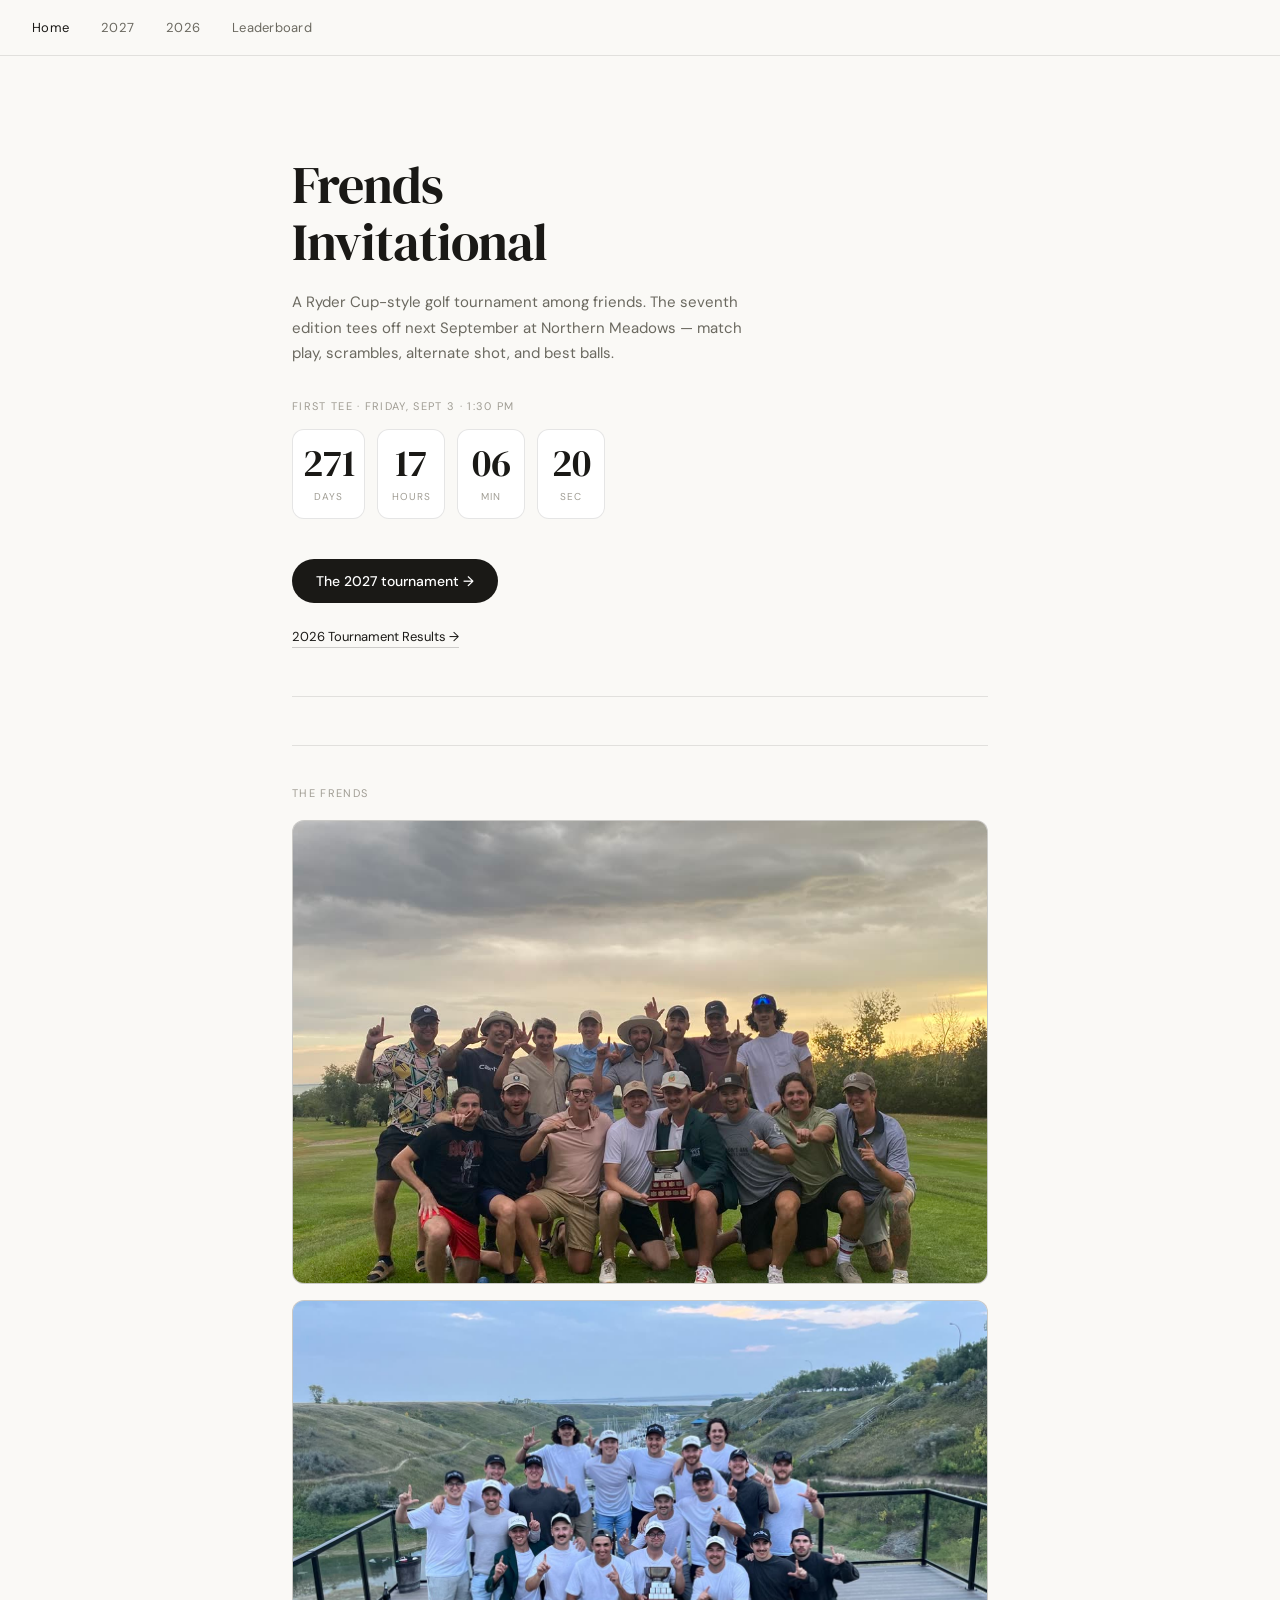
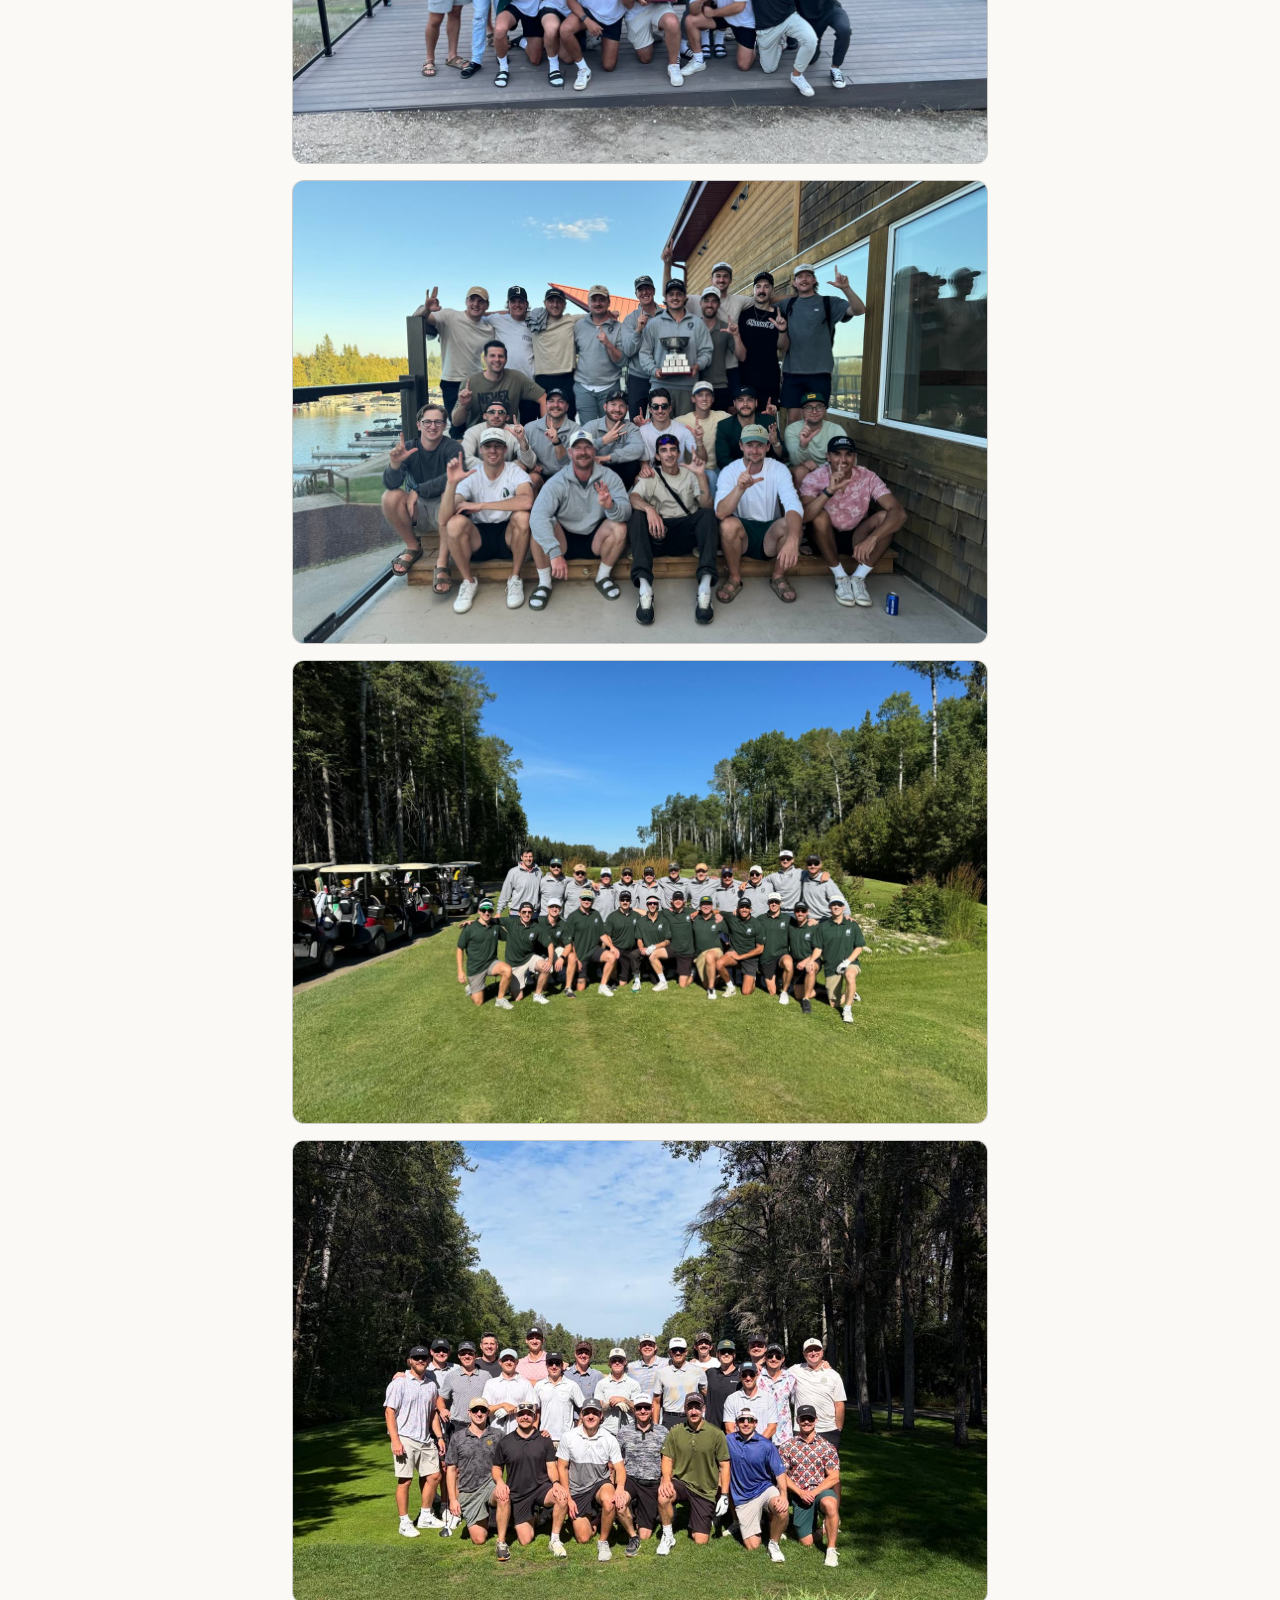
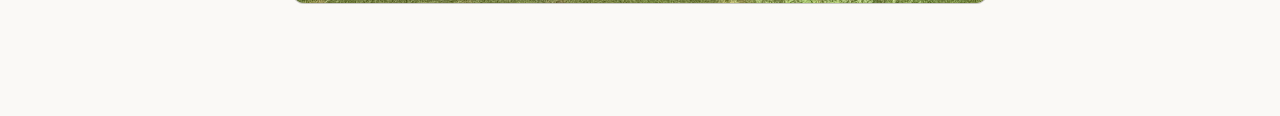
==== index.html @ 2b6c7fce "Home page: stack the photos one per row in a uniform 3:2 crop Replaces the two-column masonry with a" ====
<!DOCTYPE html>
<html lang="en">
<head>
  <meta charset="UTF-8" />
  <meta name="viewport" content="width=device-width, initial-scale=1.0" />
  <title>Frends Invitational</title>
  <link rel="icon" href="/frends-favicon.png" type="image/png">
  <link rel="stylesheet" href="stats/style.css" />
  <style>
    .home-hero {
      padding: 3.25rem 0 3rem;
      border-bottom: 0.5px solid var(--border);
      margin-bottom: 3rem;
    }
    .home-eyebrow {
      font-size: 11px;
      letter-spacing: 0.12em;
      text-transform: uppercase;
      color: var(--text-tertiary);
      margin-bottom: 1rem;
    }
    .home-title {
      font-family: 'DM Serif Display', serif;
      font-size: 52px;
      font-weight: 400;
      color: var(--text);
      letter-spacing: -1px;
      line-height: 1.1;
      margin-bottom: 1.25rem;
    }
    .home-desc {
      font-size: 15px;
      color: var(--text-secondary);
      max-width: 480px;
      line-height: 1.7;
      margin-bottom: 2rem;
    }
    .home-link {
      display: inline-flex;
      align-items: center;
      gap: 6px;
      font-size: 13px;
      color: var(--text);
      text-decoration: none;
      border-bottom: 0.5px solid var(--border-mid);
      padding-bottom: 2px;
      transition: border-color 0.15s;
    }
    .home-link:hover { border-color: var(--amber); color: var(--amber); }
    .home-links { display: flex; gap: 2rem; flex-wrap: wrap; }
    .home-cta { display: inline-flex; align-items: center; gap: 8px; background: var(--text); color: #fff; font-size: 14px; font-weight: 500; padding: 13px 24px; border-radius: 99px; text-decoration: none; transition: background 0.15s; }
    .home-cta:hover { background: var(--amber); }

    .countdown { margin-bottom: 2.5rem; }
    .cd-label { font-size: 11px; letter-spacing: 0.12em; text-transform: uppercase; color: var(--text-tertiary); margin-bottom: 1rem; }
    .cd-grid { display: flex; gap: 0.75rem; flex-wrap: wrap; }
    .cd-unit { display: flex; flex-direction: column; align-items: center; min-width: 68px; padding: 0.9rem 0.6rem; border: 0.5px solid var(--border); border-radius: var(--radius-lg); background: #fff; }
    .cd-num { font-family: 'DM Serif Display', serif; font-size: 38px; line-height: 1; color: var(--text); font-variant-numeric: tabular-nums; }
    .cd-unit-label { font-size: 10px; letter-spacing: 0.1em; text-transform: uppercase; color: var(--text-tertiary); margin-top: 8px; }

    @media (max-width: 600px) {
      .home-hero { padding-bottom: 1.5rem; margin-bottom: 0; border-bottom: none; }
    }

    /* Photo gallery */
    .gallery { padding: 2.5rem 0 3rem; border-top: 0.5px solid var(--border); }
    .gallery-label { font-size: 11px; letter-spacing: 0.12em; text-transform: uppercase;
                     color: var(--text-tertiary); margin-bottom: 1.25rem; }
    .gallery-grid { display: flex; flex-direction: column; gap: 1rem; }
    .gallery-item { margin: 0; }
    /* One per row, every photo cropped to the same 3:2 frame and filled, so the
       stack reads as one set. cover zooms in; the lightbox shows the whole frame. */
    .gallery-item img { display: block; width: 100%; height: auto; aspect-ratio: 3 / 2;
                        object-fit: cover; object-position: center;
                        border-radius: var(--radius-lg); border: 0.5px solid var(--border);
                        background: var(--border); cursor: zoom-in; transition: opacity 0.15s; }
    .gallery-item img:hover { opacity: 0.88; }
    @media (max-width: 600px) { .gallery { padding-top: 2rem; } .gallery-grid { gap: 0.75rem; } }

    /* Lightbox */
    #lightbox { position: fixed; inset: 0; z-index: 9998; background: var(--bg);
                display: none; align-items: center; justify-content: center; padding: 1rem;
                cursor: zoom-out; }
    #lightbox.is-open { display: flex; }
    #lightbox img { max-width: 100%; max-height: 92vh; width: auto; height: auto;
                    object-fit: contain; border-radius: var(--radius-lg); }
    body.lb-open { overflow: hidden; }

    /* Intro overlay */
    #intro { position: fixed; inset: 0; z-index: 9999; background: var(--bg);
             display: flex; flex-direction: column; align-items: center; justify-content: center;
             gap: 1.5rem; padding: 1rem; opacity: 1; transition: opacity 0.5s ease; }
    #intro.is-gone { opacity: 0; pointer-events: none; }
    .intro-label { font-size: 11px; letter-spacing: 0.14em; text-transform: uppercase;
                   color: var(--text-tertiary); }
    .intro-label .dot { opacity: 0.25; animation: introDot 1.4s ease-in-out infinite; }
    .intro-label .dot:nth-child(2) { animation-delay: 0.2s; }
    .intro-label .dot:nth-child(3) { animation-delay: 0.4s; }
    @keyframes introDot { 0%, 60%, 100% { opacity: 0.25; } 30% { opacity: 1; } }
    .intro-video { width: min(100% - 1rem, 720px); aspect-ratio: 832 / 464; object-fit: contain;
                   background: #000; border-radius: var(--radius-lg); display: block; }
    .intro-tap { display: none; background: none; border: 0; cursor: pointer; font: inherit;
                 font-size: 13px; color: var(--text); border-bottom: 0.5px solid var(--border-mid);
                 padding: 0 0 2px; }
    #intro.needs-tap .intro-tap { display: inline-block; }
    #intro.needs-tap .intro-label { opacity: 0.35; }
    body.intro-lock { overflow: hidden; }
    @media (prefers-reduced-motion: reduce) { #intro { display: none; } }
  </style>
</head>
<body class="intro-lock">

<noscript><style>#intro{display:none!important}body.intro-lock{overflow:auto}</style></noscript>
<div id="intro" role="status" aria-label="Intro video">
  <div class="intro-label">Loading<span class="dot">.</span><span class="dot">.</span><span class="dot">.</span></div>
  <video class="intro-video" id="introVideo" src="intro.mp4" poster="intro-poster.jpg"
         autoplay muted playsinline preload="auto" disablepictureinpicture></video>
  <button class="intro-tap" type="button" id="introTap">Tap to play &rarr;</button>
</div>
<script>
(function(){
  var el = document.getElementById('intro'),
      vid = document.getElementById('introVideo'),
      done = false, timer = null;

  // markSeen only when the video actually finished. A failed attempt must NOT be
  // recorded as watched, or every later load this session skips it too.
  function dismiss(markSeen){
    if (done) return; done = true;
    clearTimeout(timer);
    if (markSeen === true) { try { sessionStorage.setItem('fi_intro_seen', '1'); } catch (e) {} }
    try { vid.pause(); } catch (e) {}
    el.classList.add('is-gone');
    document.body.classList.remove('intro-lock');
    setTimeout(function(){ if (el.parentNode) el.parentNode.removeChild(el); }, 600);
  }

  // Already seen this session, or the viewer asked for reduced motion: never show it.
  var seen = false;
  try { seen = sessionStorage.getItem('fi_intro_seen') === '1'; } catch (e) {}
  var reduced = window.matchMedia && window.matchMedia('(prefers-reduced-motion: reduce)').matches;
  if (seen || reduced) { el.style.display = 'none'; document.body.classList.remove('intro-lock'); done = true; return; }

  function rearm(ms){ clearTimeout(timer); timer = setTimeout(function(){ dismiss(false); }, ms); }

  // No skip control by design: the video is meant to be watched through.
  vid.addEventListener('ended', function(){ dismiss(true); });
  vid.addEventListener('error', function(){ dismiss(false); });
  vid.addEventListener('playing', function(){ el.classList.remove('needs-tap'); rearm(20000); });

  // Autoplay gets refused by iOS Low Power Mode, data saver and some policies, even for
  // muted inline video. Offer a tap instead of silently skipping to the page.
  function tryPlay(){
    var p = vid.play();
    if (p && typeof p.catch === 'function') {
      p.catch(function(err){
        // NotAllowedError means policy refused it and a tap WILL work. Any other
        // rejection (bad file, aborted load) is a real failure — tapping cannot
        // fix it, so let the viewer through instead of stranding them.
        if (err && err.name === 'NotAllowedError') { el.classList.add('needs-tap'); rearm(60000); }
        else { dismiss(false); }
      });
    }
  }
  document.getElementById('introTap').addEventListener('click', tryPlay);
  tryPlay();

  // Last resort: if playback never starts or stalls, do not trap the viewer.
  rearm(16000);
})();
</script>

<nav>
  <div class="nav-links">
    <a href="index.html" class="active">Home</a>
    <a href="2027.html">2027</a>
    <a href="2026.html">2026</a>
    <a href="stats/index.html">Leaderboard</a>
  </div>

  <button class="nav-hamburger" onclick="toggleNav()" aria-label="Menu"><span></span><span></span><span></span></button>
</nav>
<div id="mobileNav" class="nav-mobile" style="display:none">
  <a href="index.html" class="active">Home</a>
  <a href="2027.html">2027</a>
  <a href="2026.html">2026</a>
  <a href="stats/index.html">Leaderboard</a>
</div>

<main class="page">
  <div class="home-hero">
    <div class="home-title">Frends<br>Invitational</div>
    <div class="home-desc">A Ryder Cup-style golf tournament among friends. The seventh edition tees off next September at Northern Meadows — match play, scrambles, alternate shot, and best balls.</div>
    <div class="countdown">
      <div class="cd-label" id="cd-label">First tee · Friday, Sept 3 · 1:30 PM</div>
      <div class="cd-grid">
        <div class="cd-unit"><span class="cd-num" id="cd-days">--</span><span class="cd-unit-label">Days</span></div>
        <div class="cd-unit"><span class="cd-num" id="cd-hours">--</span><span class="cd-unit-label">Hours</span></div>
        <div class="cd-unit"><span class="cd-num" id="cd-mins">--</span><span class="cd-unit-label">Min</span></div>
        <div class="cd-unit"><span class="cd-num" id="cd-secs">--</span><span class="cd-unit-label">Sec</span></div>
      </div>
    </div>
    <a class="home-cta" href="2027.html">The 2027 tournament →</a>
    <div class="home-links" style="margin-top: 1.6rem">
      <a class="home-link" href="2026.html">2026 Tournament Results →</a>
    </div>
  </div>

  <section class="gallery">
    <div class="gallery-label">The Frends</div>
    <div class="gallery-grid" id="galleryGrid">
      <figure class="gallery-item"><img src="photos/01.jpg" alt="Frends Invitational team photo" loading="lazy" decoding="async" width="1050" height="1400"></figure>
      <figure class="gallery-item"><img src="photos/02.jpg" alt="Frends Invitational team photo" loading="lazy" decoding="async" width="1400" height="1050"></figure>
      <figure class="gallery-item"><img src="photos/03.jpg" alt="Frends Invitational team photo" loading="lazy" decoding="async" width="1400" height="1050"></figure>
      <figure class="gallery-item"><img src="photos/04.jpg" alt="Frends Invitational team photo" loading="lazy" decoding="async" width="1400" height="1050"></figure>
      <figure class="gallery-item"><img src="photos/05.jpg" alt="Frends Invitational team photo" loading="lazy" decoding="async" width="1050" height="1400"></figure>
    </div>
  </section>
</main>

<div id="lightbox" aria-hidden="true"><img id="lightboxImg" src="" alt=""></div>
<script>
(function(){
  var grid = document.getElementById('galleryGrid'),
      box  = document.getElementById('lightbox'),
      img  = document.getElementById('lightboxImg');
  function open(src, alt){
    img.src = src; img.alt = alt || '';
    box.classList.add('is-open'); box.setAttribute('aria-hidden','false');
    document.body.classList.add('lb-open');
  }
  function close(){
    box.classList.remove('is-open'); box.setAttribute('aria-hidden','true');
    document.body.classList.remove('lb-open'); img.src = '';
  }
  grid.addEventListener('click', function(e){
    var t = e.target;
    if (t && t.tagName === 'IMG') open(t.getAttribute('src'), t.getAttribute('alt'));
  });
  box.addEventListener('click', close);
  document.addEventListener('keydown', function(e){ if (e.key === 'Escape') close(); });
})();
</script>

<script>
function toggleNav(){
  var nav = document.getElementById('mobileNav');
  if(nav.style.display === 'flex'){
    nav.style.display = 'none';
  } else {
    nav.style.display = 'flex';
  }
}
document.addEventListener('click', function(e){
  var nav = document.getElementById('mobileNav');
  var btn = document.querySelector('.nav-hamburger');
  if(nav && btn && !nav.contains(e.target) && !btn.contains(e.target)){
    nav.style.display = 'none';
  }
});

(function(){
  var target = new Date('2027-09-03T13:30:00-06:00').getTime(); // Fri Sept 3, 2027, 1:30 PM CST (Saskatchewan)
  var d = document.getElementById('cd-days'),
      h = document.getElementById('cd-hours'),
      m = document.getElementById('cd-mins'),
      s = document.getElementById('cd-secs');
  function pad(n){ return (n < 10 ? '0' : '') + n; }
  var timer;
  function tick(){
    var diff = target - Date.now();
    if(diff <= 0){
      d.textContent = '0'; h.textContent = '00'; m.textContent = '00'; s.textContent = '00';
      var lbl = document.getElementById('cd-label');
      if(lbl){ lbl.textContent = 'The Frends Invitational is underway'; }
      clearInterval(timer);
      return;
    }
    var t = Math.floor(diff / 1000);
    d.textContent = Math.floor(t / 86400);
    h.textContent = pad(Math.floor((t % 86400) / 3600));
    m.textContent = pad(Math.floor((t % 3600) / 60));
    s.textContent = pad(t % 60);
  }
  tick();
  timer = setInterval(tick, 1000);
})();
</script>

</body>
</html>
---- stats/style.css ----
@import url('https://fonts.googleapis.com/css2?family=DM+Serif+Display:ital@0;1&family=DM+Sans:opsz,wght@9..40,300;9..40,400;9..40,500&display=swap');

*, *::before, *::after { box-sizing: border-box; margin: 0; padding: 0; }

:root {
  --bg: #faf9f6;
  --bg-secondary: #f1efe8;
  --border: rgba(0,0,0,0.1);
  --border-mid: rgba(0,0,0,0.18);
  --text: #1a1916;
  --text-secondary: #6b6960;
  --text-tertiary: #a09d94;
  --green: #1D9E75;
  --amber: #BA7517;
  --red: #D85A30;
  --radius: 8px;
  --radius-lg: 12px;
}

html { font-size: 16px; -webkit-font-smoothing: antialiased; }

body {
  font-family: 'DM Sans', sans-serif;
  background: var(--bg);
  color: var(--text);
  min-height: 100vh;
}

/* NAV */
nav {
  border-bottom: 0.5px solid var(--border);
  padding: 0 2rem;
  display: flex;
  align-items: center;
  justify-content: space-between;
  height: 56px;
  position: sticky;
  top: 0;
  background: var(--bg);
  z-index: 100;
}

.nav-logo {
  font-family: 'DM Serif Display', serif;
  font-size: 18px;
  color: var(--text);
  text-decoration: none;
  letter-spacing: -0.3px;
}

.nav-links { display: flex; gap: 2rem; }
.nav-links a {
  font-size: 13px;
  color: var(--text-secondary);
  text-decoration: none;
  letter-spacing: 0.02em;
  transition: color 0.15s;
}
.nav-links a:hover, .nav-links a.active { color: var(--text); }

.nav-hamburger {
  display: none;
  flex-direction: column;
  gap: 5px;
  cursor: pointer;
  padding: 4px;
  background: none;
  border: none;
}
.nav-hamburger span {
  display: block;
  width: 22px;
  height: 1.5px;
  background: var(--text);
  transition: all 0.2s;
}

.nav-mobile {
  display: none;
  flex-direction: column;
  position: fixed;
  top: 56px;
  left: 0;
  right: 0;
  background: var(--bg);
  border-bottom: 0.5px solid var(--border);
  padding: 0.5rem 1.5rem 1rem;
  gap: 0;
  z-index: 99;
}
.nav-mobile.open { display: flex; }
.nav-mobile a {
  font-size: 15px;
  color: var(--text-secondary);
  text-decoration: none;
  padding: 12px 0;
  border-bottom: 0.5px solid var(--border);
  text-decoration: none !important;
}
.nav-mobile a:last-child { border-bottom: none; }
.nav-mobile a.active { color: var(--text); }

@media (max-width: 640px) {
  .nav-links { display: none; }
  .nav-hamburger { display: flex; }
}

/* LAYOUT */
.page { max-width: 760px; margin: 0 auto; padding: 3rem 2rem 4rem; }

/* SECTION */
.section { margin-bottom: 2rem; }
.section-head {
  font-size: 10px;
  letter-spacing: 0.1em;
  text-transform: uppercase;
  color: var(--text-tertiary);
  margin-bottom: 10px;
  padding-bottom: 6px;
  border-bottom: 0.5px solid var(--border);
}

/* STAT BOXES */
.stat-row { display: grid; grid-template-columns: repeat(3, 1fr); gap: 8px; margin-bottom: 1.5rem; }
.stat-box {
  background: var(--bg-secondary);
  border-radius: var(--radius);
  padding: 14px 16px;
}
.stat-box .val {
  font-family: 'DM Serif Display', serif;
  font-size: 28px;
  color: var(--text);
  line-height: 1;
  margin-bottom: 4px;
}
.stat-box .lbl {
  font-size: 10px;
  color: var(--text-tertiary);
  text-transform: uppercase;
  letter-spacing: 0.07em;
  line-height: 1.3;
}

/* LEADERBOARD */
.lb-row {
  display: flex;
  align-items: center;
  gap: 14px;
  padding: 11px 0;
  border-bottom: 0.5px solid var(--border);
}
.lb-row:last-child { border-bottom: none; }
.lb-rank { font-size: 13px; width: 22px; text-align: right; flex-shrink: 0; color: var(--text-tertiary); }
.lb-rank.gold { color: #BA7517; font-weight: 500; }
.lb-rank.silver { color: #888780; font-weight: 500; }
.lb-rank.bronze { color: #993C1D; font-weight: 500; }
.lb-info { flex: 1; min-width: 0; }
.lb-name { font-size: 14px; color: var(--text); white-space: nowrap; overflow: hidden; text-overflow: ellipsis; margin-bottom: 2px; text-decoration: none; display: block; }
.lb-name:hover { color: var(--amber); }
.lb-sub { font-size: 11px; color: var(--text-tertiary); }
.lb-bar-wrap { width: 160px; flex-shrink: 0; }
.lb-bar-track { height: 4px; background: var(--bg-secondary); border-radius: 99px; overflow: hidden; }
.lb-bar-fill { height: 100%; border-radius: 99px; }
.lb-rec { font-size: 12px; color: var(--text-secondary); width: 58px; text-align: right; flex-shrink: 0; }
.lb-val { font-size: 15px; font-weight: 500; width: 42px; text-align: right; flex-shrink: 0; }
.lb-seed { font-size: 14px; font-weight: 500; width: 48px; text-align: right; flex-shrink: 0; }
.lb-head { display: flex; justify-content: flex-end; align-items: center; gap: 14px; padding: 4px 0 6px; border-bottom: 0.5px solid var(--border); }
.lb-head .lb-rec, .lb-head .lb-val, .lb-head .lb-seed { font-size: 10px; font-weight: 500; color: var(--text-tertiary); text-transform: uppercase; letter-spacing: 0.07em; white-space: nowrap; }

/* PROFILE */
.profile-header {
  padding: 2rem 0 1.5rem;
  border-bottom: 0.5px solid var(--border);
  margin-bottom: 1.5rem;
}
.profile-identity { display: flex; align-items: center; gap: 18px; margin-top: 1rem; }
.avatar {
  width: 68px; height: 68px; border-radius: 50%;
  background: var(--bg-secondary);
  border: 0.5px solid var(--border);
  flex-shrink: 0;
  display: flex; align-items: center; justify-content: center;
  overflow: hidden; position: relative; cursor: pointer;
}
.avatar-initial {
  font-family: 'DM Serif Display', serif;
  font-size: 24px; color: var(--text-tertiary); line-height: 1; user-select: none;
}
.avatar img { width: 100%; height: 100%; object-fit: cover; border-radius: 50%; }
.avatar-overlay {
  position: absolute; inset: 0; border-radius: 50%;
  background: rgba(0,0,0,0.42);
  display: flex; align-items: center; justify-content: center;
  opacity: 0; transition: opacity 0.15s;
}
.avatar:hover .avatar-overlay { opacity: 1; }
.avatar-overlay svg { width: 20px; height: 20px; stroke: #fff; fill: none; stroke-width: 1.5; }
.avatar input[type=file] { position: absolute; inset: 0; opacity: 0; cursor: pointer; }
.player-name {
  font-family: 'DM Serif Display', serif;
  font-size: 36px; font-weight: 400; color: var(--text);
  letter-spacing: -0.5px; margin-bottom: 3px;
}
.player-meta { font-size: 12px; color: var(--text-tertiary); letter-spacing: 0.04em; }

/* WLT BAR */
.wlt-bar { height: 7px; border-radius: 99px; display: flex; overflow: hidden; gap: 2px; margin-bottom: 8px; }
.wlt-seg { height: 100%; border-radius: 99px; }
.wlt-labels { display: flex; gap: 16px; }
.wlt-label { display: flex; align-items: center; gap: 5px; font-size: 12px; color: var(--text-secondary); }
.wlt-dot { width: 7px; height: 7px; border-radius: 50%; flex-shrink: 0; }
.wlt-label strong { font-weight: 500; color: var(--text); }

/* FORMAT BARS */
.bar-row { display: flex; align-items: center; gap: 10px; margin-bottom: 8px; }
.bar-label { font-size: 12px; color: var(--text-secondary); width: 68px; flex-shrink: 0; }
.bar-track { flex: 1; height: 4px; background: var(--bg-secondary); border-radius: 99px; overflow: hidden; }
.bar-fill { height: 100%; border-radius: 99px; }
.bar-right { display: flex; align-items: center; gap: 6px; width: 90px; flex-shrink: 0; justify-content: flex-end; }
.bar-rec { font-size: 11px; color: var(--text-secondary); }
.bar-pct { font-size: 12px; font-weight: 500; width: 34px; text-align: right; }

/* YEAR CARDS */
.year-grid { display: grid; grid-template-columns: repeat(auto-fit, minmax(130px, 1fr)); gap: 7px; }
.year-card {
  border: 0.5px solid var(--border);
  border-left-width: 2px;
  border-radius: var(--radius);
  padding: 12px 14px;
  background: #fff;
}
.year-card .yr { font-size: 10px; color: var(--text-tertiary); text-transform: uppercase; letter-spacing: 0.07em; margin-bottom: 5px; }
.year-card .yr-record { font-size: 20px; font-weight: 500; color: var(--text); margin-bottom: 2px; line-height: 1; }
.year-card .yr-pct { font-size: 12px; font-weight: 500; margin-bottom: 3px; }
.year-card .yr-team { font-size: 10px; color: var(--text-tertiary); white-space: nowrap; overflow: hidden; text-overflow: ellipsis; }
.year-card .yr-rank { font-size: 10px; color: var(--text-tertiary); margin-top: 4px; }

/* PARTNER LIST */
.partner-list { display: flex; flex-direction: column; gap: 5px; }
.partner-row {
  display: flex; align-items: center; gap: 10px;
  padding: 8px 12px;
  border: 0.5px solid var(--border);
  border-radius: var(--radius);
  background: #fff;
}
.partner-name { font-size: 13px; color: var(--text); flex: 1; }
.partner-detail { font-size: 11px; color: var(--text-tertiary); }
.partner-rec { font-size: 11px; color: var(--text-secondary); width: 52px; text-align: right; }
.partner-pct { font-size: 12px; font-weight: 500; width: 34px; text-align: right; }

/* MATCH TABLE */
.match-table { width: 100%; border-collapse: collapse; font-size: 12px; table-layout: fixed; }
.match-table th {
  font-size: 10px; text-transform: uppercase; letter-spacing: 0.07em;
  color: var(--text-tertiary); font-weight: 400;
  padding: 0 8px 8px; text-align: left;
  border-bottom: 0.5px solid var(--border);
}
.match-table td {
  padding: 7px 8px;
  border-bottom: 0.5px solid var(--border);
  color: var(--text-secondary);
  vertical-align: middle;
}
.match-table tr:last-child td { border-bottom: none; }
.match-table tr:hover td { background: var(--bg-secondary); }
.res-w { color: #1D9E75; font-weight: 500; }
.res-l { color: #D85A30; font-weight: 500; }
.res-t { color: #BA7517; font-weight: 500; }

/* SELECT */
select {
  font-family: 'DM Sans', sans-serif;
  font-size: 14px;
  padding: 6px 10px;
  border: 0.5px solid var(--border-mid);
  border-radius: var(--radius);
  background: #fff;
  color: var(--text);
  cursor: pointer;
  outline: none;
  width: 100%;
}
select:focus { border-color: var(--amber); }

.select-row { display: flex; align-items: center; gap: 10px; margin-bottom: 1rem; }
.select-row label { font-size: 11px; color: var(--text-tertiary); text-transform: uppercase; letter-spacing: 0.08em; white-space: nowrap; }

/* PAGE TITLE */
.page-title {
  font-family: 'DM Serif Display', serif;
  font-size: 32px; font-weight: 400; color: var(--text);
  letter-spacing: -0.5px; margin-bottom: 4px;
}
.page-subtitle { font-size: 13px; color: var(--text-tertiary); margin-bottom: 2rem; }

/* LOADING */
.loading { padding: 3rem 0; text-align: center; font-size: 13px; color: var(--text-tertiary); }

/* UTILS */
.no-data { font-size: 12px; color: var(--text-tertiary); font-style: italic; padding: 4px 0; }

@media (max-width: 600px) {
  .page { padding: 2rem 1.25rem 3rem; }
  nav { padding: 0 1.25rem; }
  .stat-row { grid-template-columns: repeat(3, 1fr); gap: 6px; }
  .stat-box .val { font-size: 22px; }
  .lb-bar-wrap { display: none; }
  .player-name { font-size: 28px; }
}
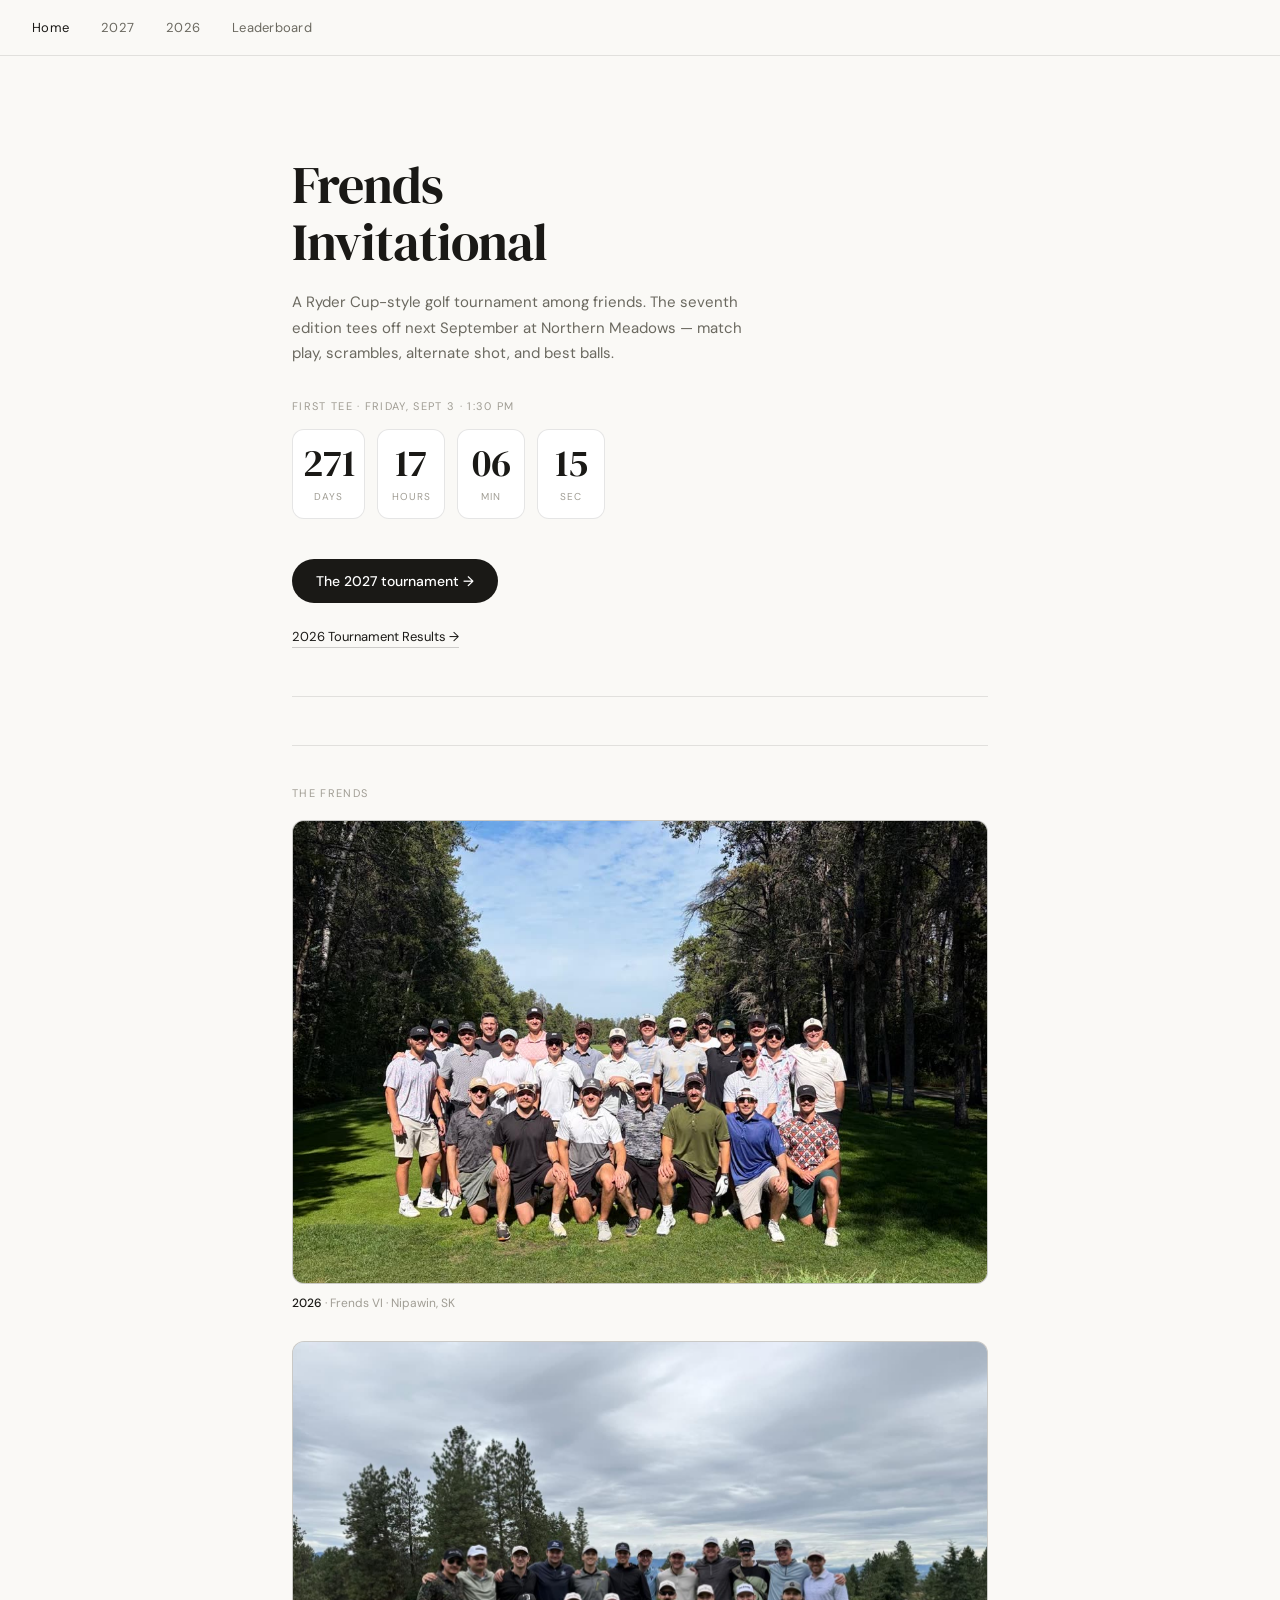
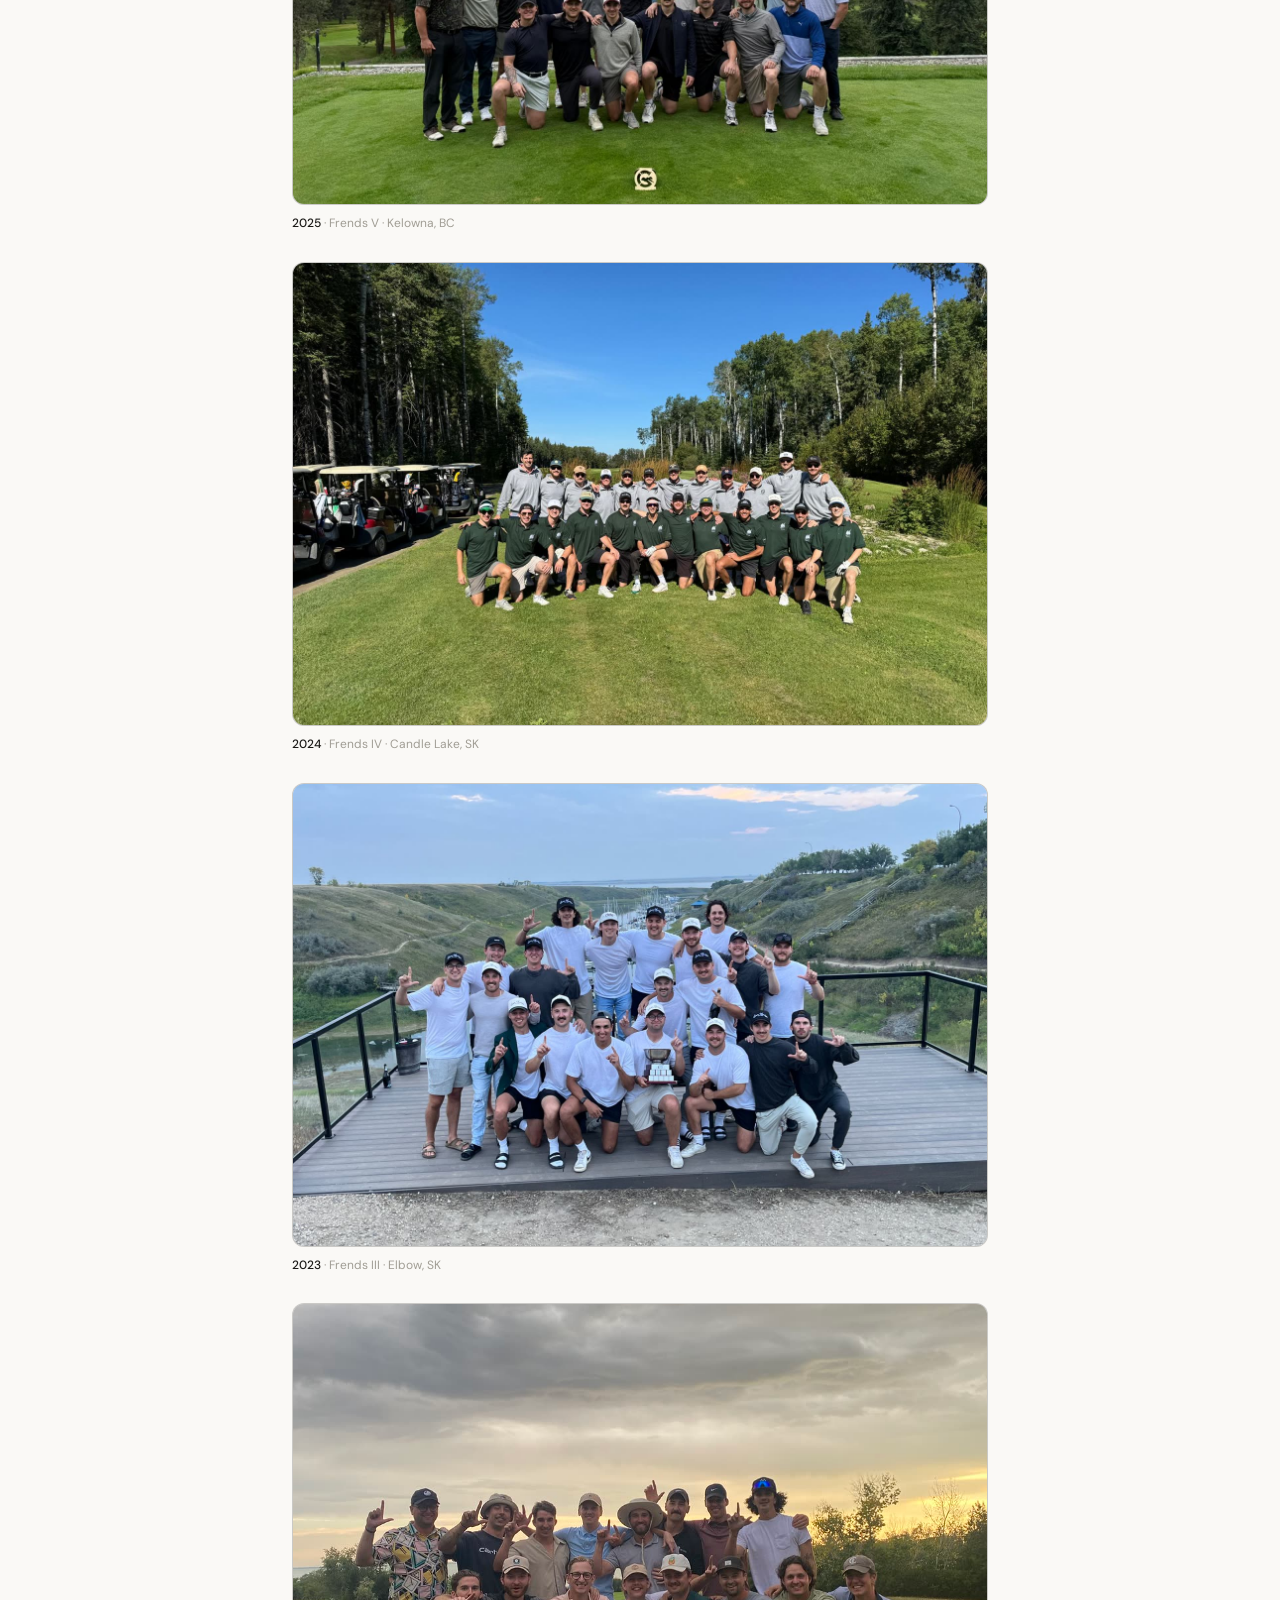
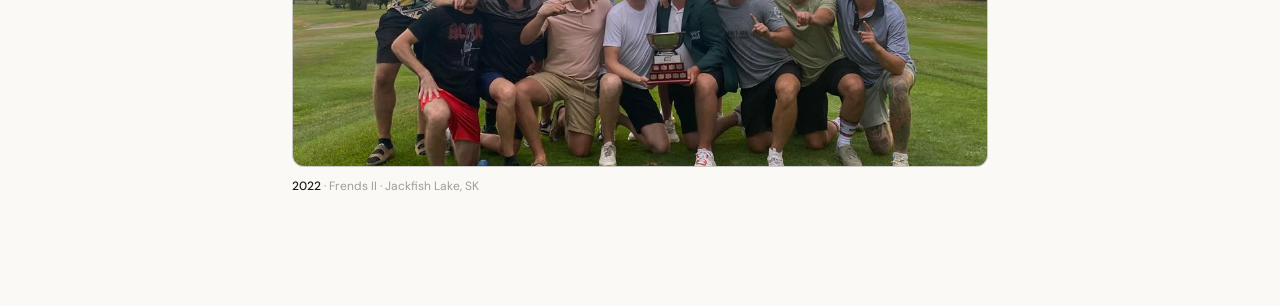
==== commit 3fffd793: "Home page: correct the photo set, name by year, add captions Rebuilt from the corrected originals in" ====
--- a/index.html
+++ b/index.html
@@ -66,8 +66,10 @@
     .gallery { padding: 2.5rem 0 3rem; border-top: 0.5px solid var(--border); }
     .gallery-label { font-size: 11px; letter-spacing: 0.12em; text-transform: uppercase;
                      color: var(--text-tertiary); margin-bottom: 1.25rem; }
-    .gallery-grid { display: flex; flex-direction: column; gap: 1rem; }
+    .gallery-grid { display: flex; flex-direction: column; gap: 1.9rem; }
     .gallery-item { margin: 0; }
+    .gallery-caption { margin-top: 0.65rem; font-size: 12px; color: var(--text-tertiary); }
+    .gallery-caption .cap-year { color: var(--text); font-weight: 500; }
     /* One per row, every photo cropped to the same 3:2 frame and filled, so the
        stack reads as one set. cover zooms in; the lightbox shows the whole frame. */
     .gallery-item img { display: block; width: 100%; height: auto; aspect-ratio: 3 / 2;
@@ -75,7 +77,7 @@
                         border-radius: var(--radius-lg); border: 0.5px solid var(--border);
                         background: var(--border); cursor: zoom-in; transition: opacity 0.15s; }
     .gallery-item img:hover { opacity: 0.88; }
-    @media (max-width: 600px) { .gallery { padding-top: 2rem; } .gallery-grid { gap: 0.75rem; } }
+    @media (max-width: 600px) { .gallery { padding-top: 2rem; } .gallery-grid { gap: 1.5rem; } }
 
     /* Lightbox */
     #lightbox { position: fixed; inset: 0; z-index: 9998; background: var(--bg);
@@ -209,11 +211,26 @@
   <section class="gallery">
     <div class="gallery-label">The Frends</div>
     <div class="gallery-grid" id="galleryGrid">
-      <figure class="gallery-item"><img src="photos/01.jpg" alt="Frends Invitational team photo" loading="lazy" decoding="async" width="1050" height="1400"></figure>
-      <figure class="gallery-item"><img src="photos/02.jpg" alt="Frends Invitational team photo" loading="lazy" decoding="async" width="1400" height="1050"></figure>
-      <figure class="gallery-item"><img src="photos/03.jpg" alt="Frends Invitational team photo" loading="lazy" decoding="async" width="1400" height="1050"></figure>
-      <figure class="gallery-item"><img src="photos/04.jpg" alt="Frends Invitational team photo" loading="lazy" decoding="async" width="1400" height="1050"></figure>
-      <figure class="gallery-item"><img src="photos/05.jpg" alt="Frends Invitational team photo" loading="lazy" decoding="async" width="1050" height="1400"></figure>
+      <figure class="gallery-item">
+        <img src="photos/2026.jpg" alt="Frends VI, 2026, Nipawin, Saskatchewan" loading="lazy" decoding="async" width="1050" height="1400">
+        <figcaption class="gallery-caption"><span class="cap-year">2026</span> &middot; Frends VI &middot; Nipawin, SK</figcaption>
+      </figure>
+      <figure class="gallery-item">
+        <img src="photos/2025.jpg" alt="Frends V, 2025, Kelowna, British Columbia" loading="lazy" decoding="async" width="1400" height="1050">
+        <figcaption class="gallery-caption"><span class="cap-year">2025</span> &middot; Frends V &middot; Kelowna, BC</figcaption>
+      </figure>
+      <figure class="gallery-item">
+        <img src="photos/2024.jpg" alt="Frends IV, 2024, Candle Lake, Saskatchewan" loading="lazy" decoding="async" width="1400" height="1050">
+        <figcaption class="gallery-caption"><span class="cap-year">2024</span> &middot; Frends IV &middot; Candle Lake, SK</figcaption>
+      </figure>
+      <figure class="gallery-item">
+        <img src="photos/2023.jpg" alt="Frends III, 2023, Elbow, Saskatchewan" loading="lazy" decoding="async" width="1400" height="1050">
+        <figcaption class="gallery-caption"><span class="cap-year">2023</span> &middot; Frends III &middot; Elbow, SK</figcaption>
+      </figure>
+      <figure class="gallery-item">
+        <img src="photos/2022.jpg" alt="Frends II, 2022, Jackfish Lake, Saskatchewan" loading="lazy" decoding="async" width="1050" height="1400">
+        <figcaption class="gallery-caption"><span class="cap-year">2022</span> &middot; Frends II &middot; Jackfish Lake, SK</figcaption>
+      </figure>
     </div>
   </section>
 </main>
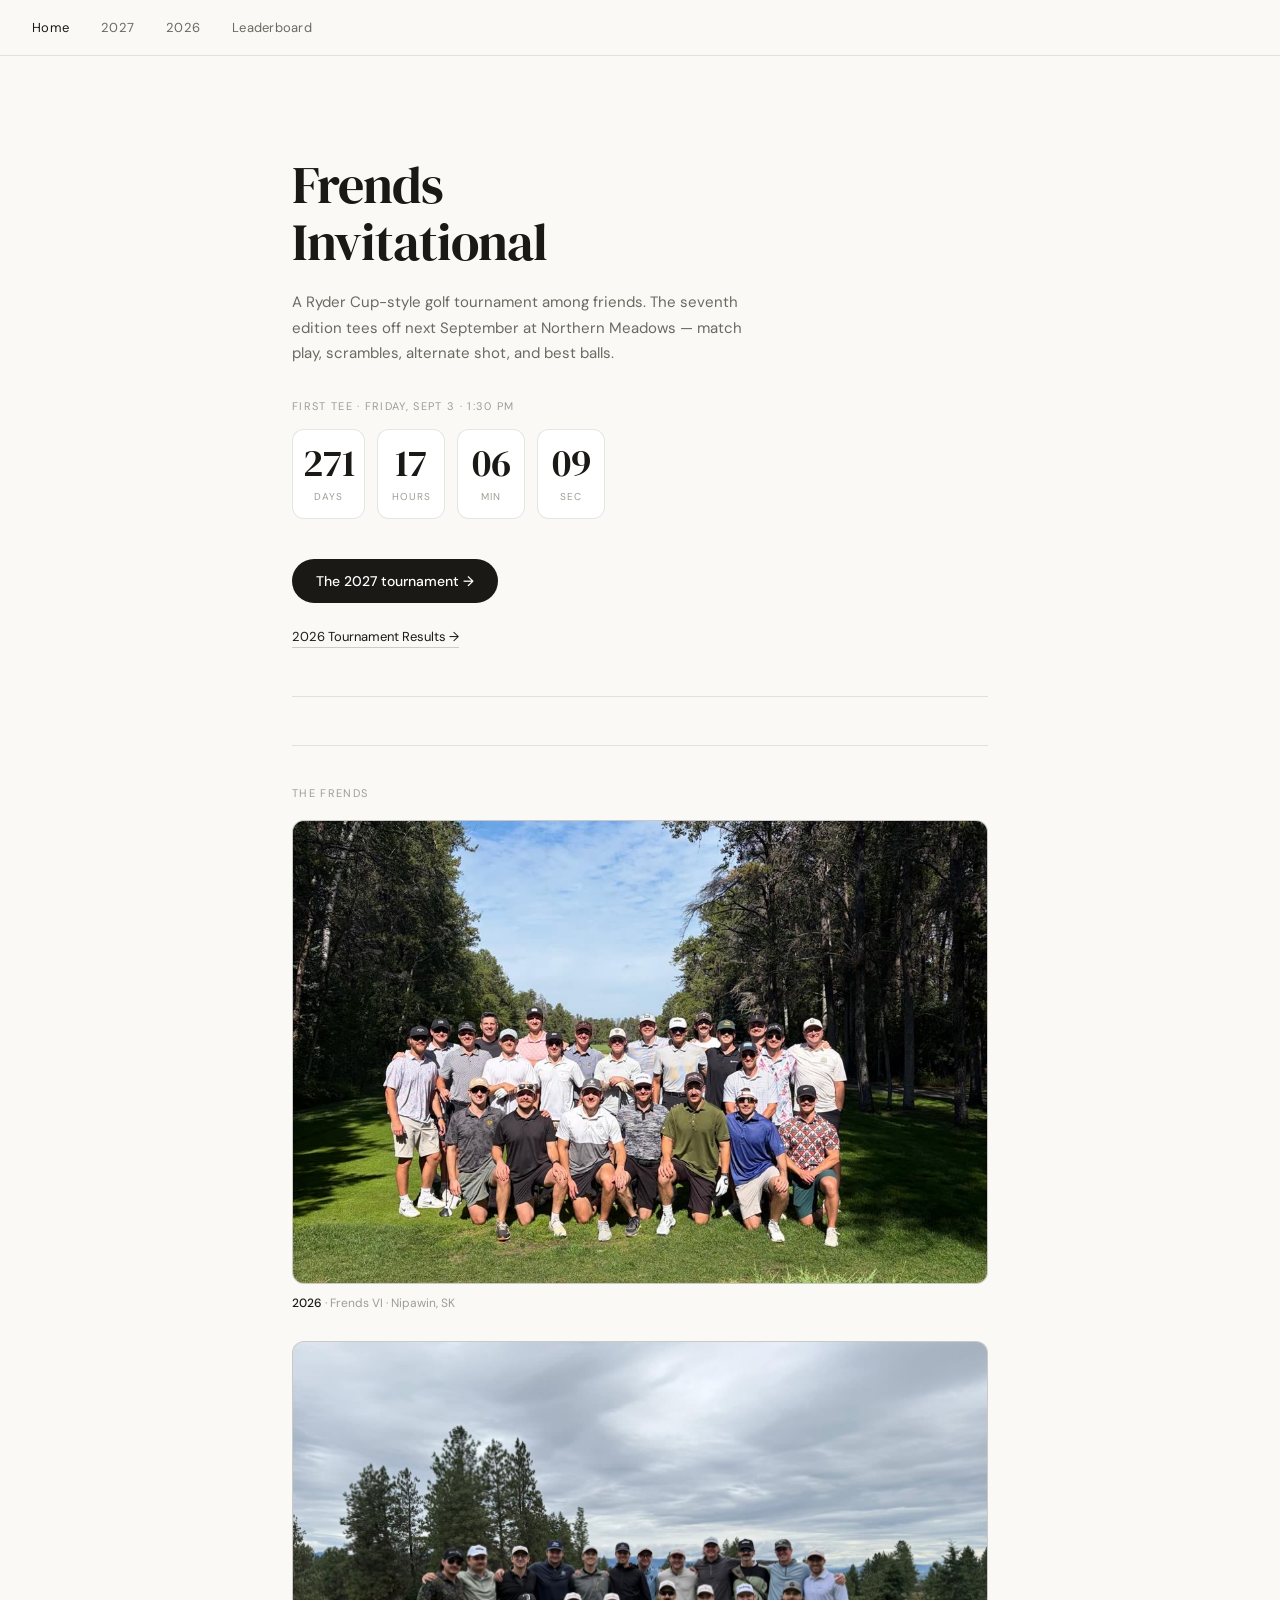
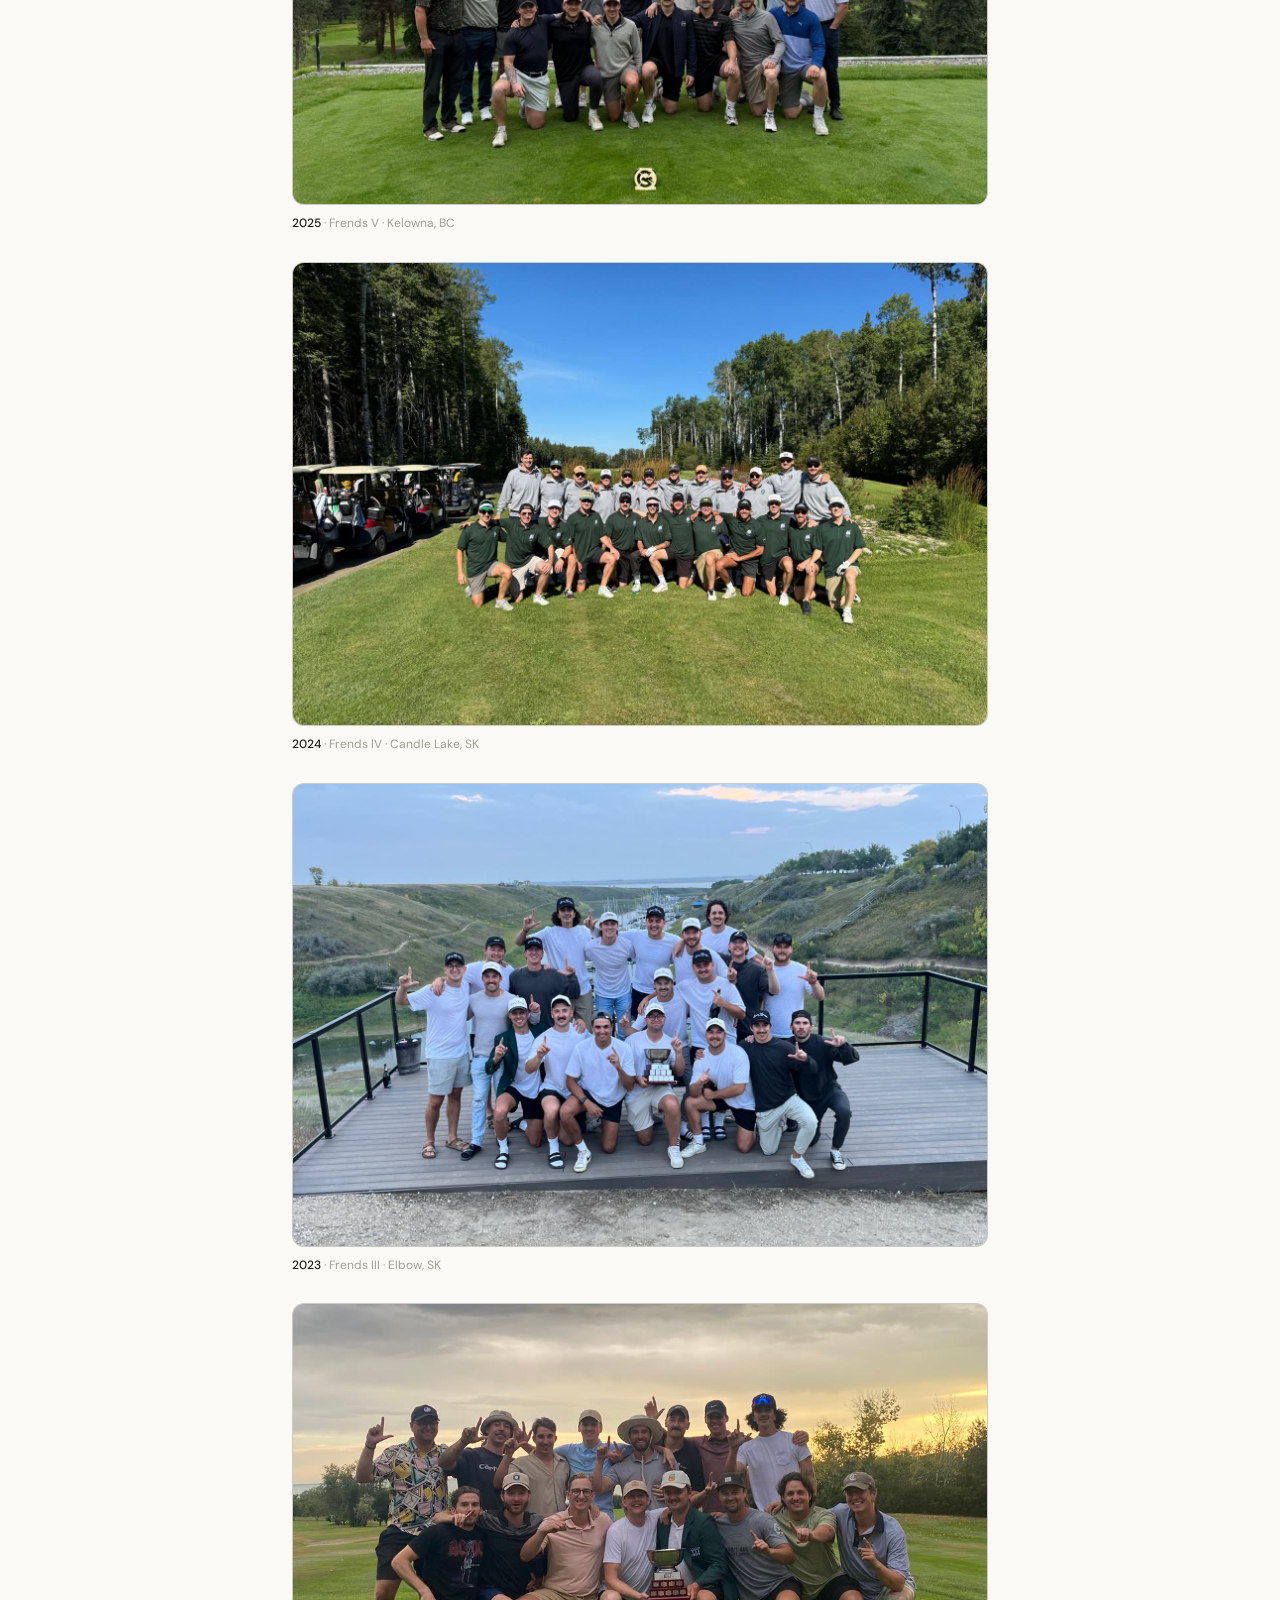
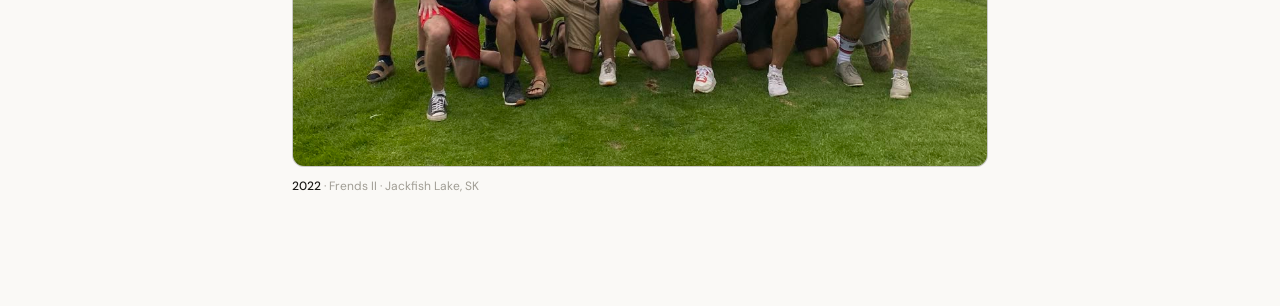
==== commit f909a998: "Home page: lower the crop on the 2022 photo 2022 is a tall portrait with a lot of sky, so a centred " ====
--- a/index.html
+++ b/index.html
@@ -228,7 +228,7 @@
         <figcaption class="gallery-caption"><span class="cap-year">2023</span> &middot; Frends III &middot; Elbow, SK</figcaption>
       </figure>
       <figure class="gallery-item">
-        <img src="photos/2022.jpg" alt="Frends II, 2022, Jackfish Lake, Saskatchewan" loading="lazy" decoding="async" width="1050" height="1400">
+        <img src="photos/2022.jpg" alt="Frends II, 2022, Jackfish Lake, Saskatchewan" loading="lazy" decoding="async" width="1050" height="1400" style="object-position: center 68%">
         <figcaption class="gallery-caption"><span class="cap-year">2022</span> &middot; Frends II &middot; Jackfish Lake, SK</figcaption>
       </figure>
     </div>
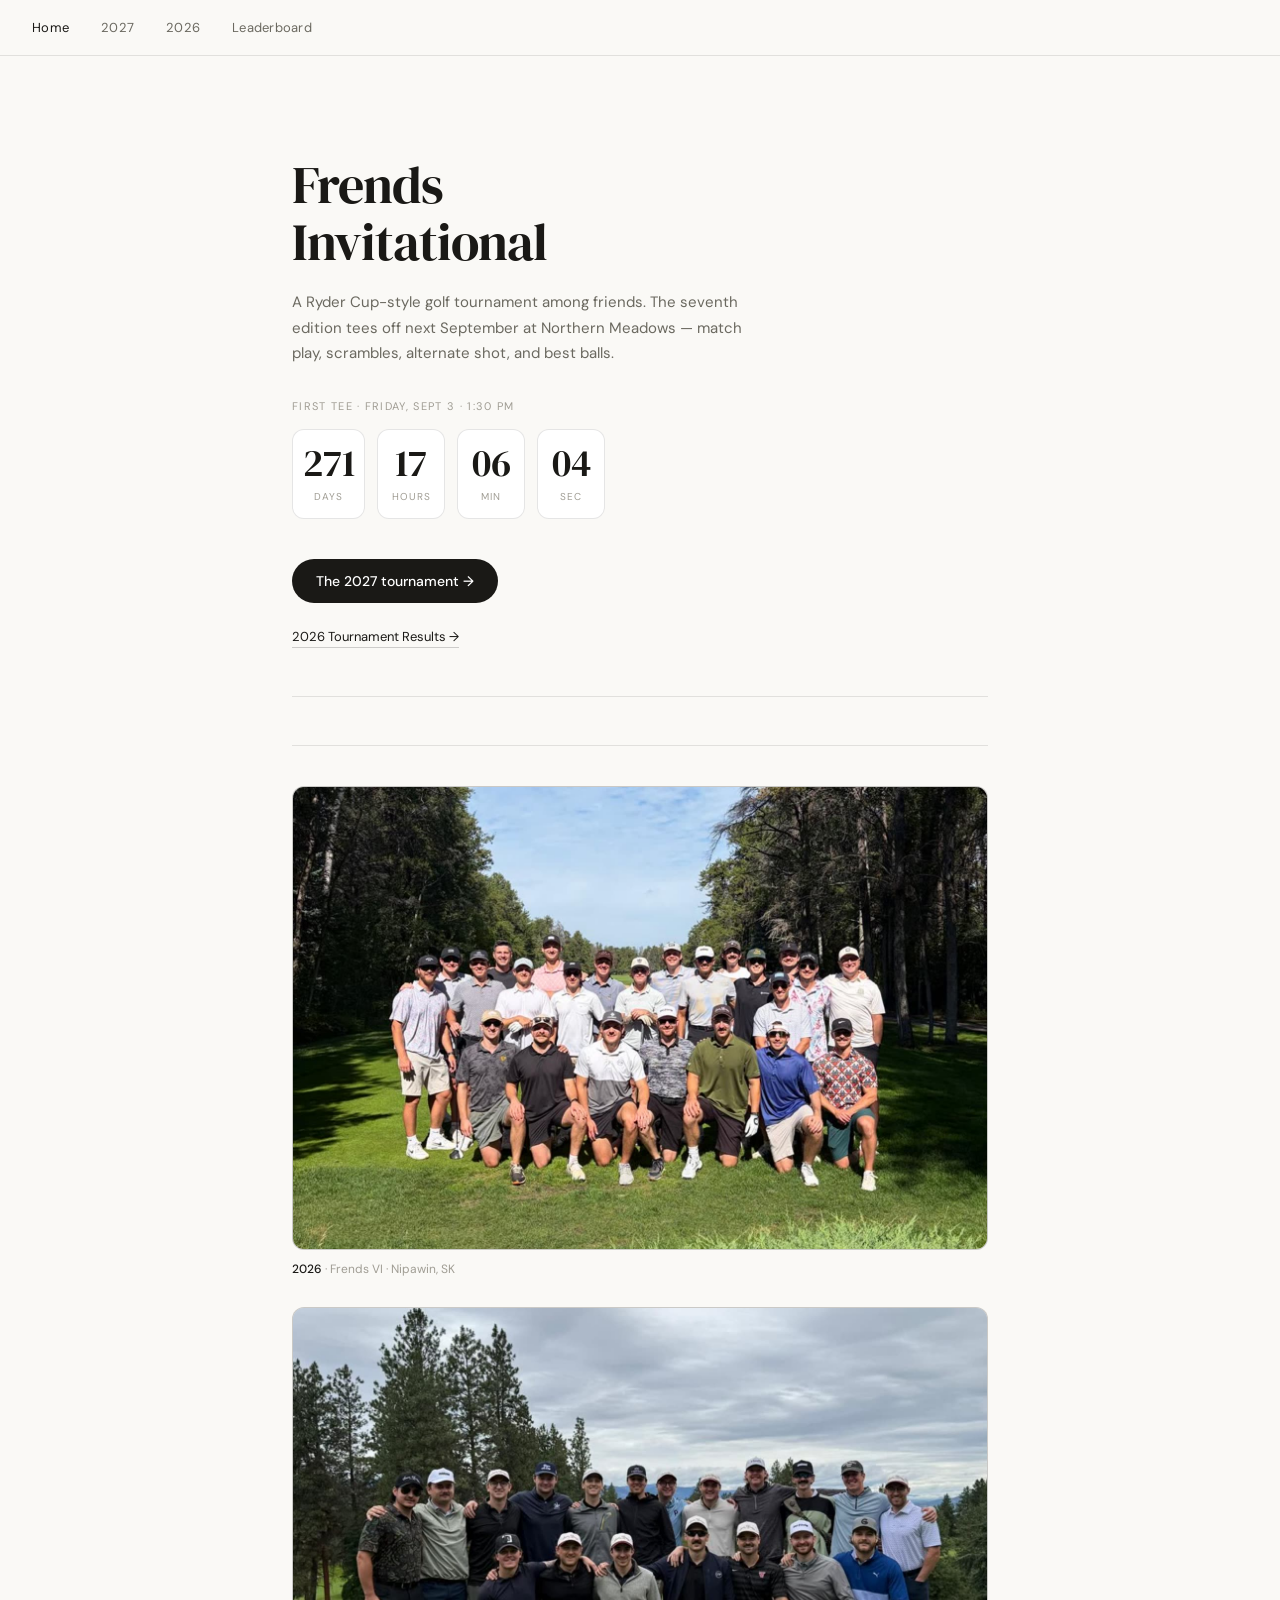
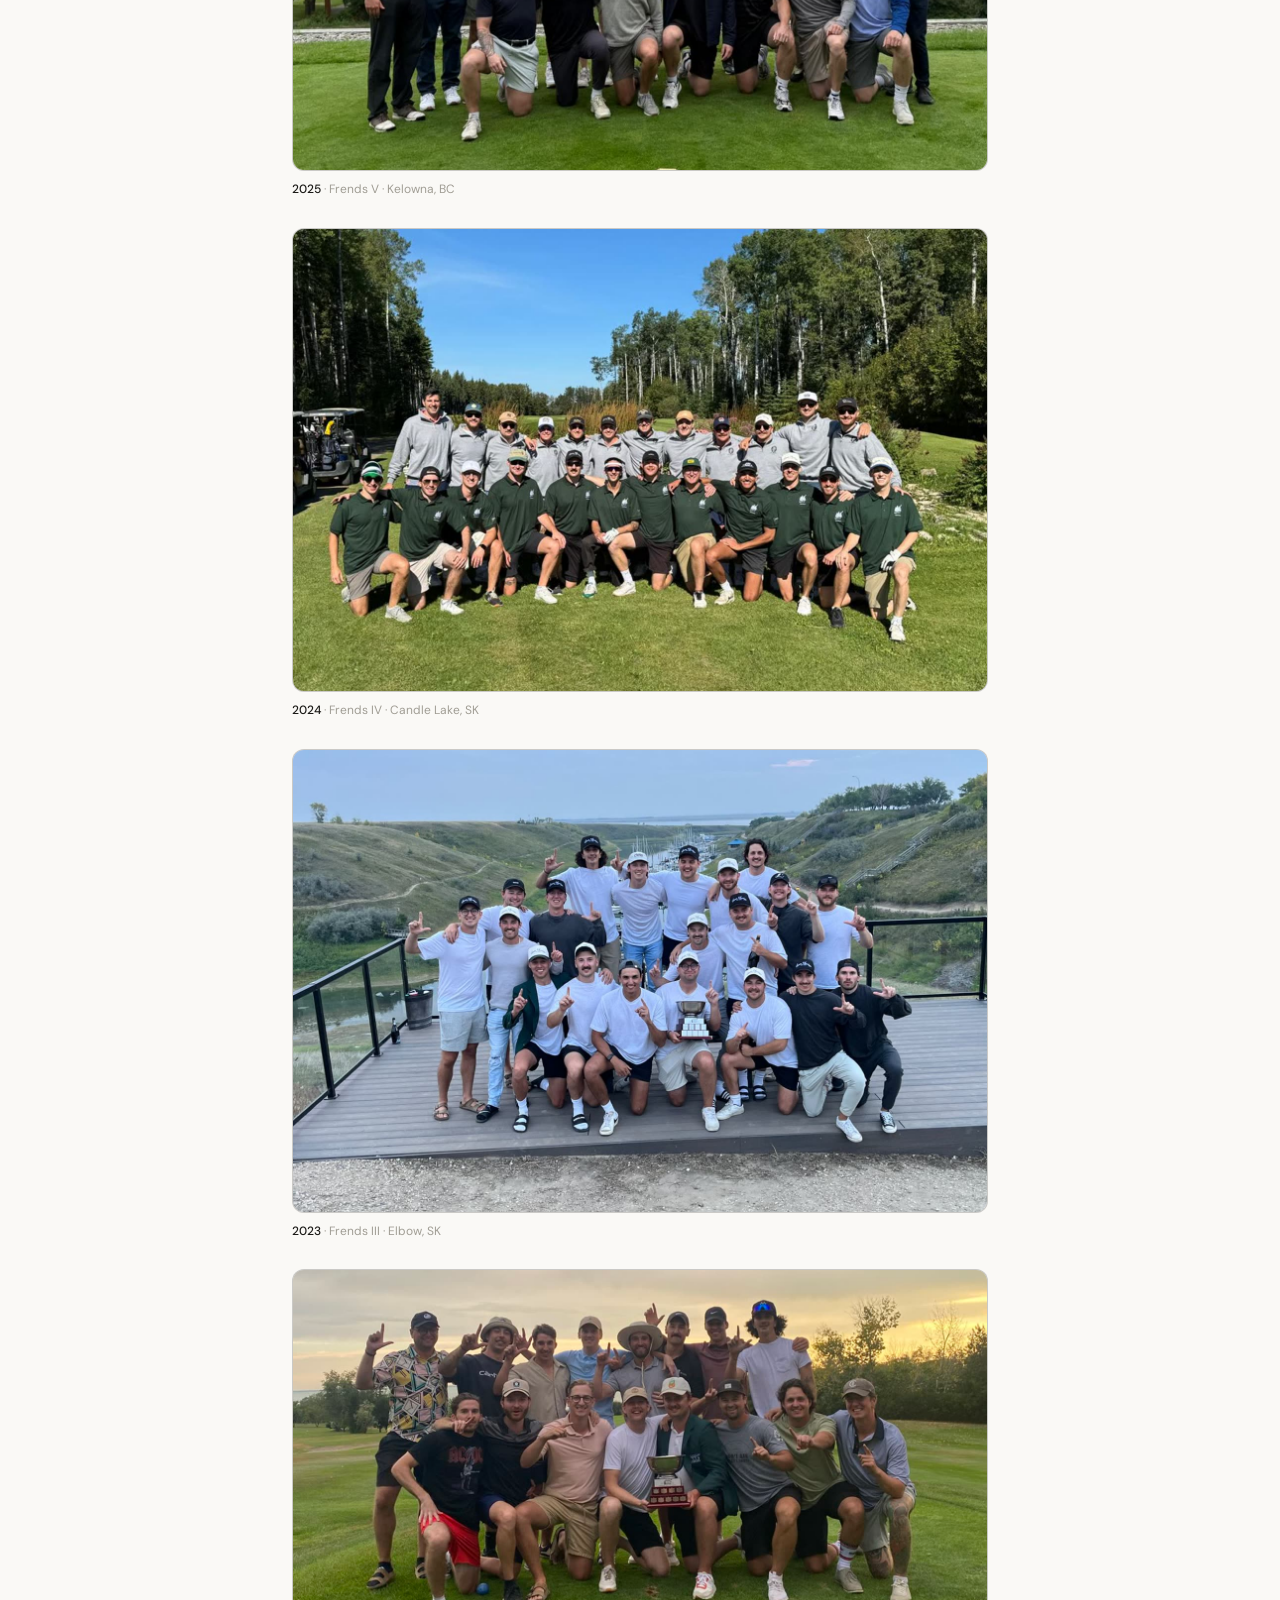
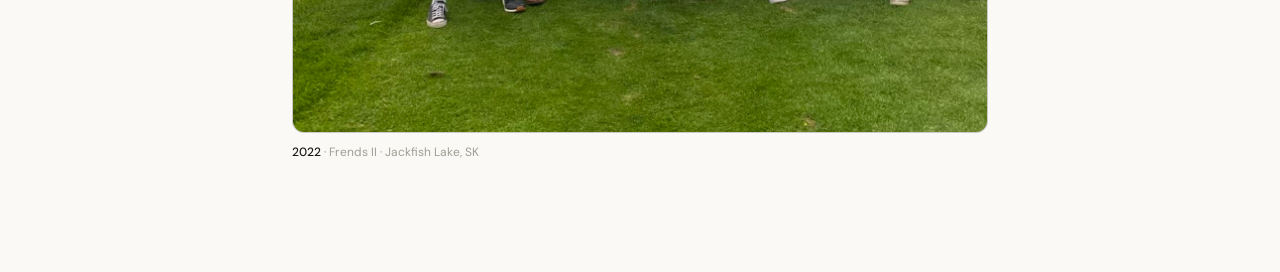
==== commit f525fa57: "Home page: crop every photo so the groups sit at a matching scale 2024 was the most obvious, but the" ====
--- a/index.html
+++ b/index.html
@@ -64,8 +64,6 @@
 
     /* Photo gallery */
     .gallery { padding: 2.5rem 0 3rem; border-top: 0.5px solid var(--border); }
-    .gallery-label { font-size: 11px; letter-spacing: 0.12em; text-transform: uppercase;
-                     color: var(--text-tertiary); margin-bottom: 1.25rem; }
     .gallery-grid { display: flex; flex-direction: column; gap: 1.9rem; }
     .gallery-item { margin: 0; }
     .gallery-caption { margin-top: 0.65rem; font-size: 12px; color: var(--text-tertiary); }
@@ -209,26 +207,25 @@
   </div>
 
   <section class="gallery">
-    <div class="gallery-label">The Frends</div>
     <div class="gallery-grid" id="galleryGrid">
       <figure class="gallery-item">
-        <img src="photos/2026.jpg" alt="Frends VI, 2026, Nipawin, Saskatchewan" loading="lazy" decoding="async" width="1050" height="1400">
+        <img src="photos/2026.jpg" alt="Frends VI, 2026, Nipawin, Saskatchewan" loading="lazy" decoding="async" width="1400" height="932" data-full="photos/full/2026.jpg">
         <figcaption class="gallery-caption"><span class="cap-year">2026</span> &middot; Frends VI &middot; Nipawin, SK</figcaption>
       </figure>
       <figure class="gallery-item">
-        <img src="photos/2025.jpg" alt="Frends V, 2025, Kelowna, British Columbia" loading="lazy" decoding="async" width="1400" height="1050">
+        <img src="photos/2025.jpg" alt="Frends V, 2025, Kelowna, British Columbia" loading="lazy" decoding="async" width="1400" height="934" data-full="photos/full/2025.jpg">
         <figcaption class="gallery-caption"><span class="cap-year">2025</span> &middot; Frends V &middot; Kelowna, BC</figcaption>
       </figure>
       <figure class="gallery-item">
-        <img src="photos/2024.jpg" alt="Frends IV, 2024, Candle Lake, Saskatchewan" loading="lazy" decoding="async" width="1400" height="1050">
+        <img src="photos/2024.jpg" alt="Frends IV, 2024, Candle Lake, Saskatchewan" loading="lazy" decoding="async" width="1400" height="932" data-full="photos/full/2024.jpg">
         <figcaption class="gallery-caption"><span class="cap-year">2024</span> &middot; Frends IV &middot; Candle Lake, SK</figcaption>
       </figure>
       <figure class="gallery-item">
-        <img src="photos/2023.jpg" alt="Frends III, 2023, Elbow, Saskatchewan" loading="lazy" decoding="async" width="1400" height="1050">
+        <img src="photos/2023.jpg" alt="Frends III, 2023, Elbow, Saskatchewan" loading="lazy" decoding="async" width="1400" height="932" data-full="photos/full/2023.jpg">
         <figcaption class="gallery-caption"><span class="cap-year">2023</span> &middot; Frends III &middot; Elbow, SK</figcaption>
       </figure>
       <figure class="gallery-item">
-        <img src="photos/2022.jpg" alt="Frends II, 2022, Jackfish Lake, Saskatchewan" loading="lazy" decoding="async" width="1050" height="1400" style="object-position: center 68%">
+        <img src="photos/2022.jpg" alt="Frends II, 2022, Jackfish Lake, Saskatchewan" loading="lazy" decoding="async" width="1400" height="934" data-full="photos/full/2022.jpg">
         <figcaption class="gallery-caption"><span class="cap-year">2022</span> &middot; Frends II &middot; Jackfish Lake, SK</figcaption>
       </figure>
     </div>
@@ -252,7 +249,7 @@
   }
   grid.addEventListener('click', function(e){
     var t = e.target;
-    if (t && t.tagName === 'IMG') open(t.getAttribute('src'), t.getAttribute('alt'));
+    if (t && t.tagName === 'IMG') open(t.getAttribute('data-full') || t.getAttribute('src'), t.getAttribute('alt'));
   });
   box.addEventListener('click', close);
   document.addEventListener('keydown', function(e){ if (e.key === 'Escape') close(); });
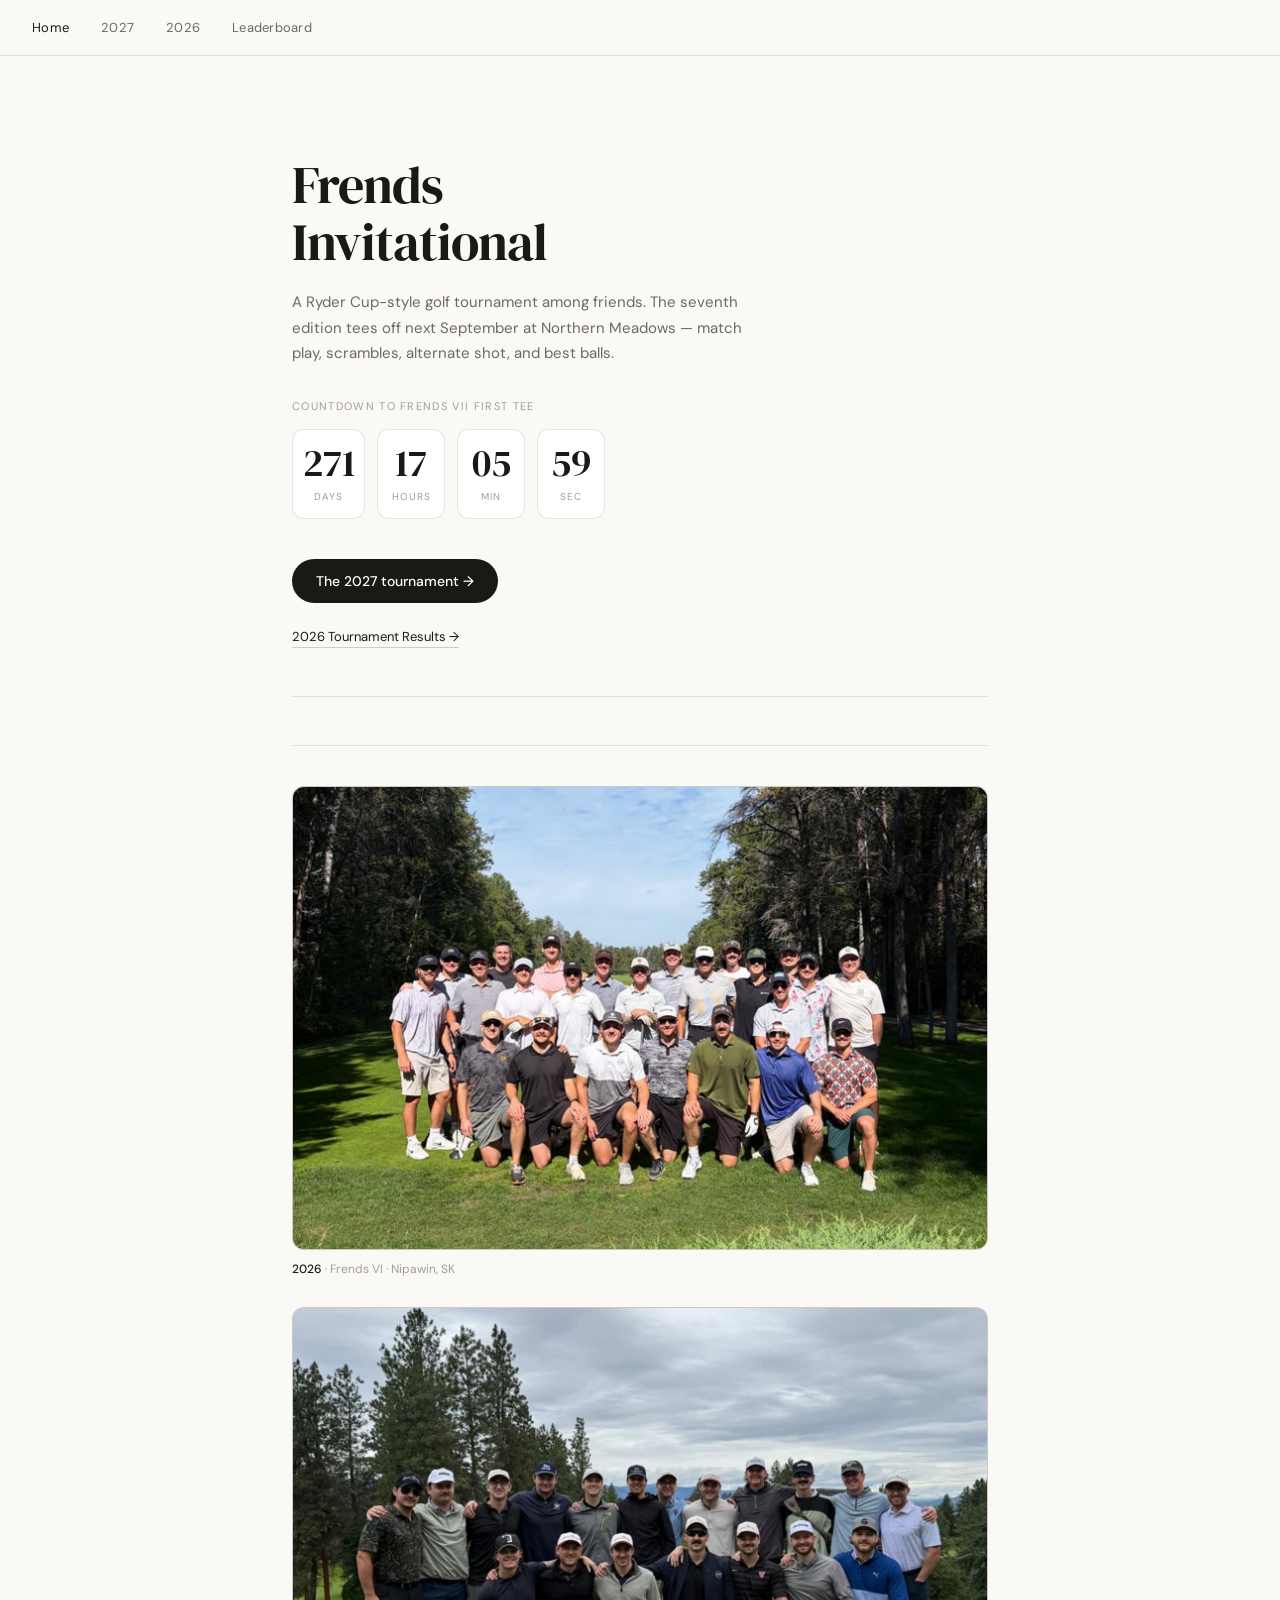
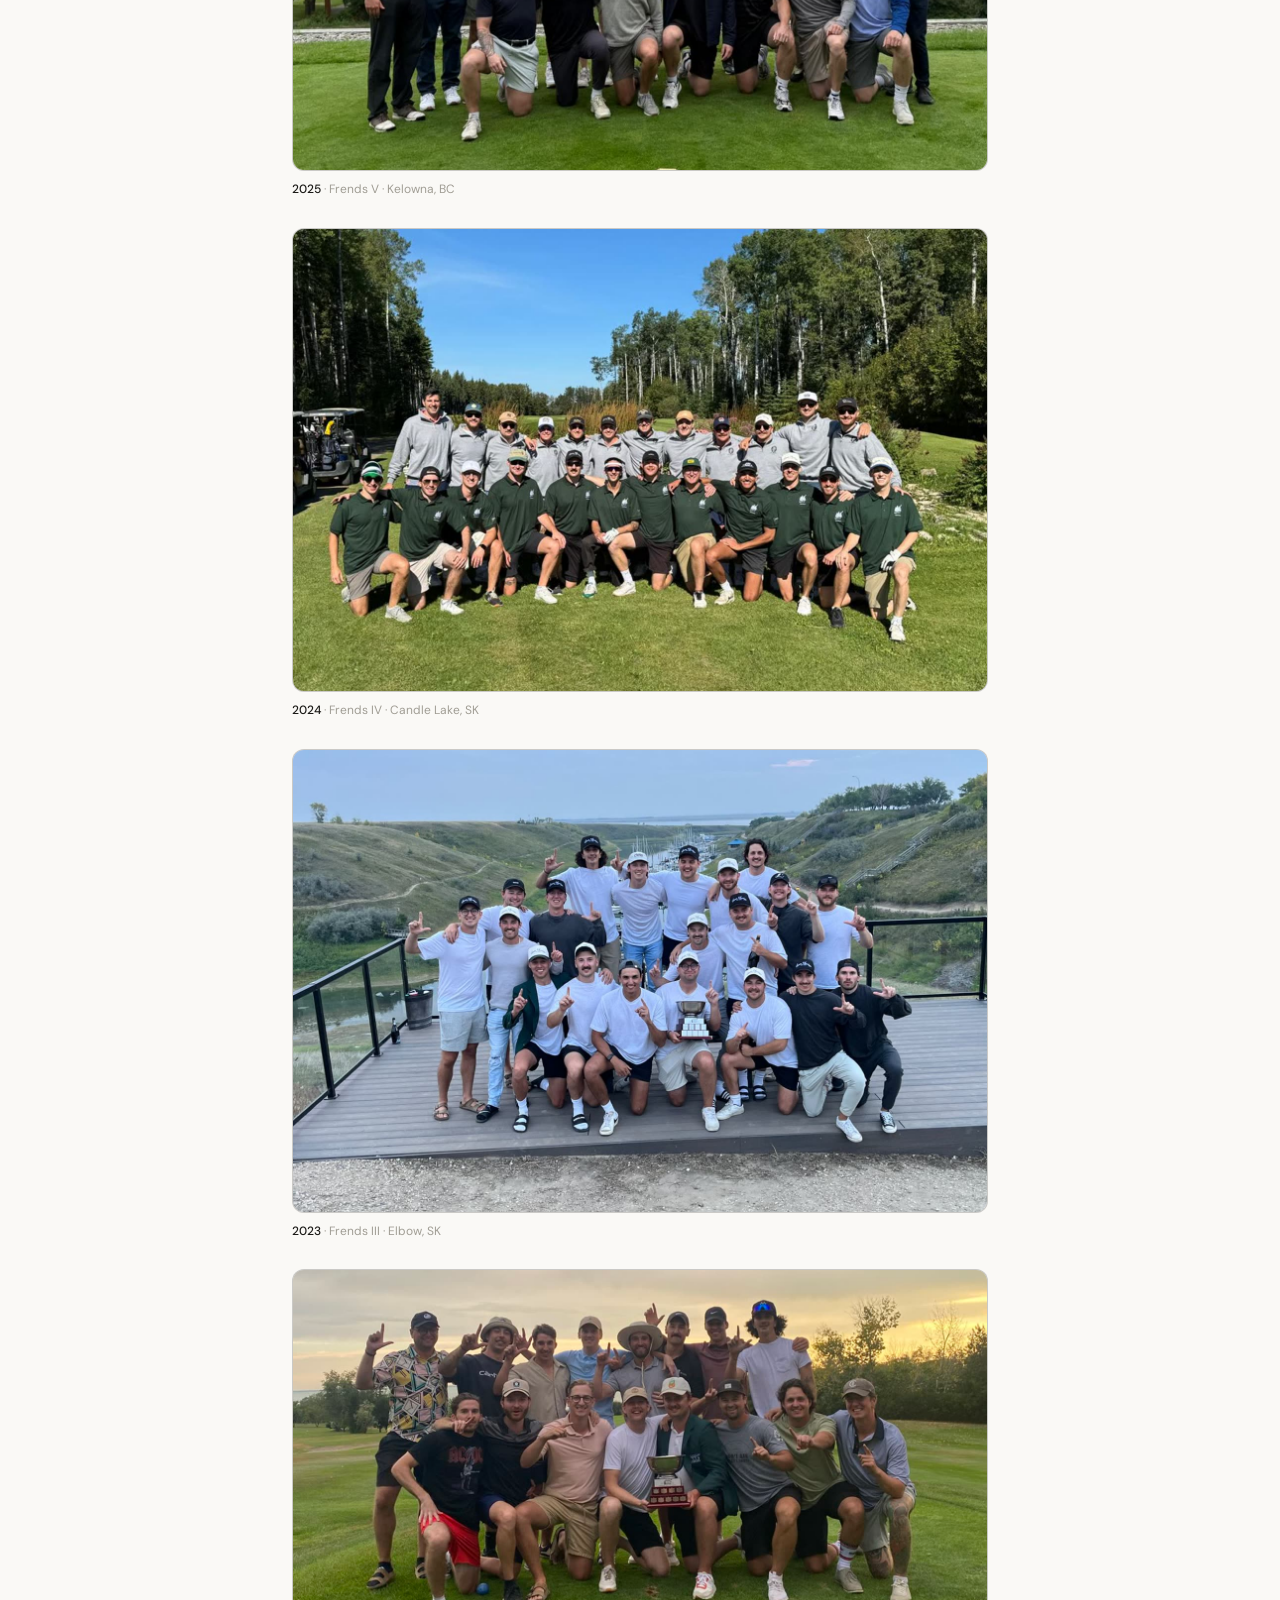
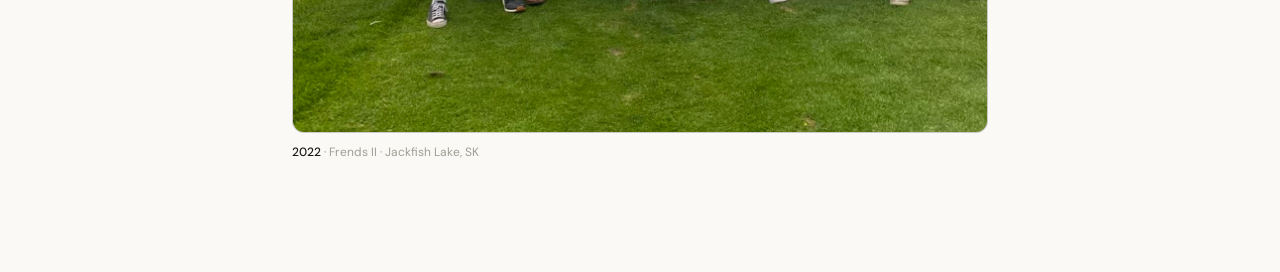
==== commit 30ac6fe6: "Home page: reword the countdown label Replaces "First tee - Friday, Sept 3 - 1:30 PM" with "Countdow" ====
--- a/index.html
+++ b/index.html
@@ -192,7 +192,7 @@
     <div class="home-title">Frends<br>Invitational</div>
     <div class="home-desc">A Ryder Cup-style golf tournament among friends. The seventh edition tees off next September at Northern Meadows — match play, scrambles, alternate shot, and best balls.</div>
     <div class="countdown">
-      <div class="cd-label" id="cd-label">First tee · Friday, Sept 3 · 1:30 PM</div>
+      <div class="cd-label" id="cd-label">Countdown to Frends VII first tee</div>
       <div class="cd-grid">
         <div class="cd-unit"><span class="cd-num" id="cd-days">--</span><span class="cd-unit-label">Days</span></div>
         <div class="cd-unit"><span class="cd-num" id="cd-hours">--</span><span class="cd-unit-label">Hours</span></div>
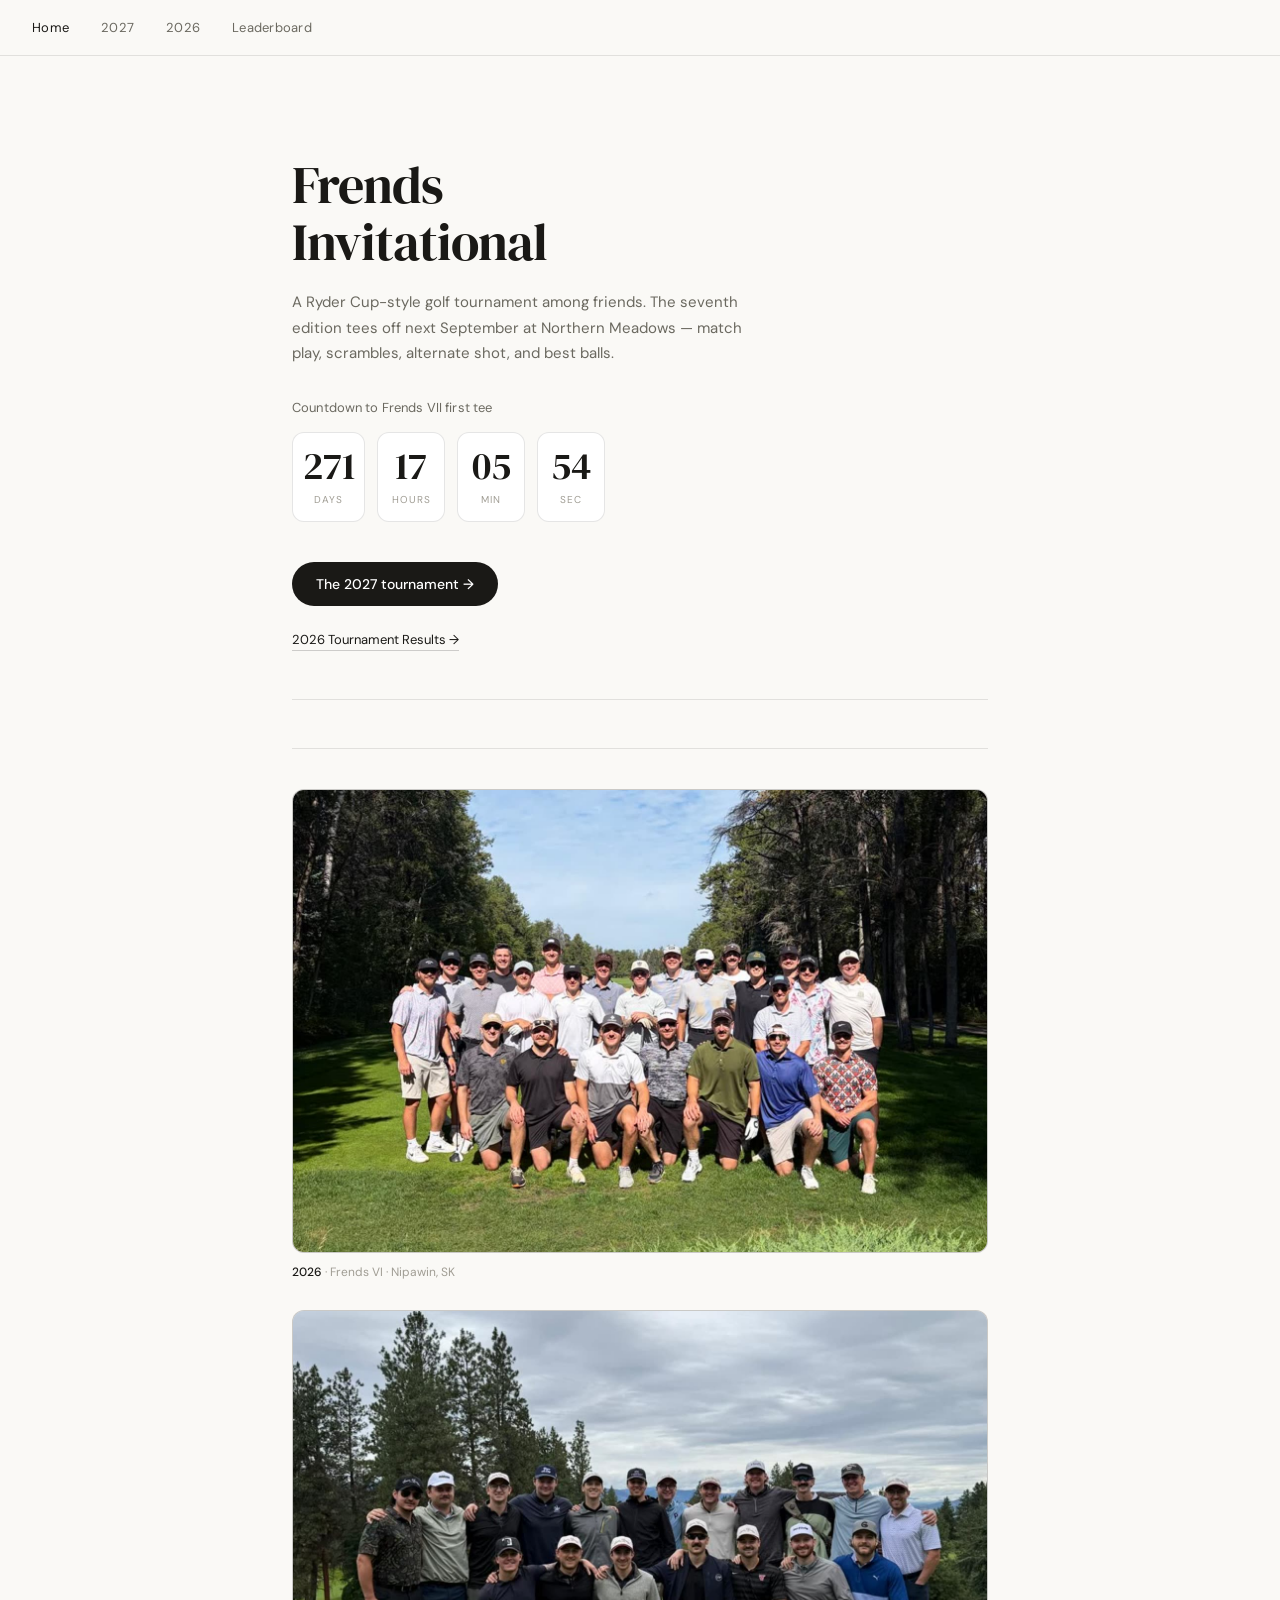
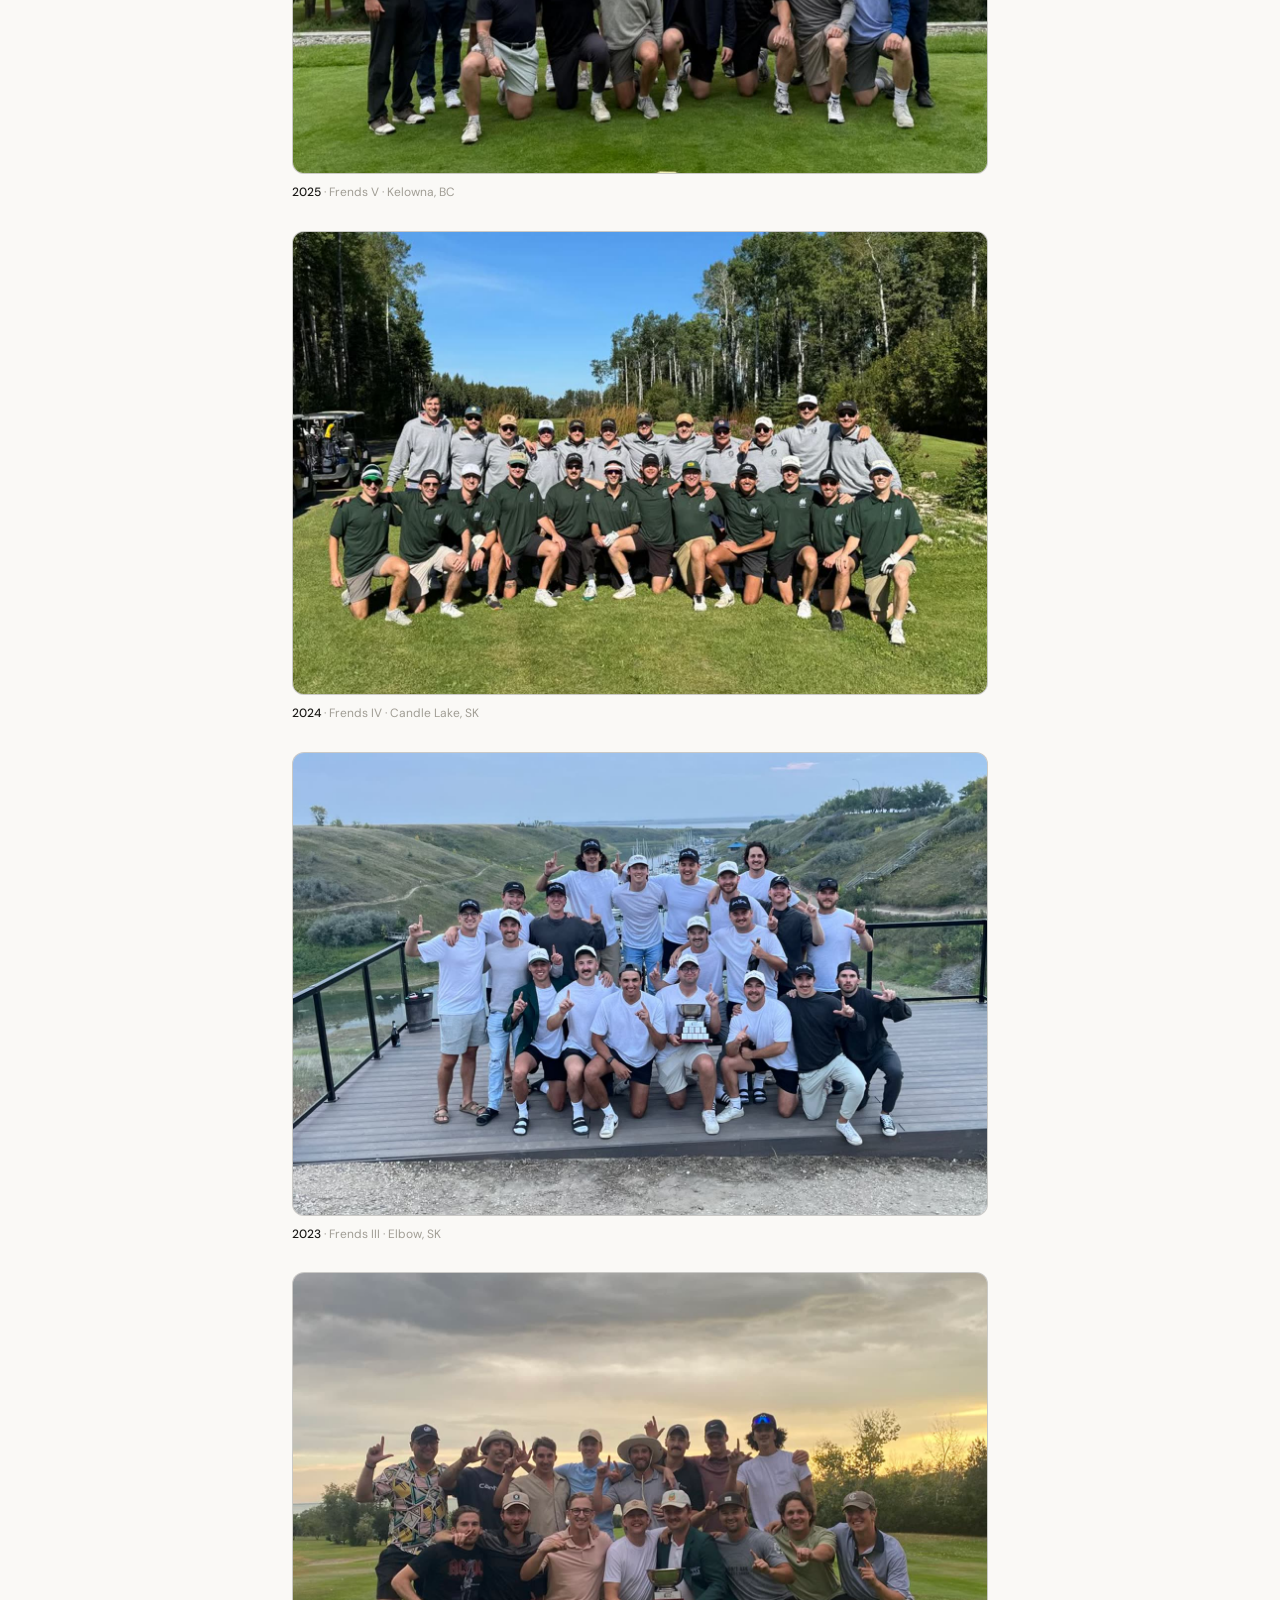
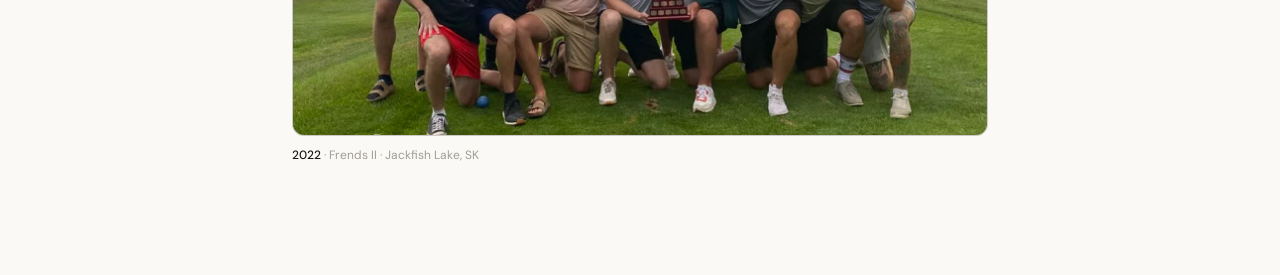
==== commit 37f84fee: "Home page: more sky in the 2022 crop, drop the caps on the countdown label 2022: the crop window mov" ====
--- a/index.html
+++ b/index.html
@@ -52,7 +52,7 @@
     .home-cta:hover { background: var(--amber); }
 
     .countdown { margin-bottom: 2.5rem; }
-    .cd-label { font-size: 11px; letter-spacing: 0.12em; text-transform: uppercase; color: var(--text-tertiary); margin-bottom: 1rem; }
+    .cd-label { font-size: 13px; letter-spacing: 0.01em; color: var(--text-secondary); margin-bottom: 1rem; }
     .cd-grid { display: flex; gap: 0.75rem; flex-wrap: wrap; }
     .cd-unit { display: flex; flex-direction: column; align-items: center; min-width: 68px; padding: 0.9rem 0.6rem; border: 0.5px solid var(--border); border-radius: var(--radius-lg); background: #fff; }
     .cd-num { font-family: 'DM Serif Display', serif; font-size: 38px; line-height: 1; color: var(--text); font-variant-numeric: tabular-nums; }
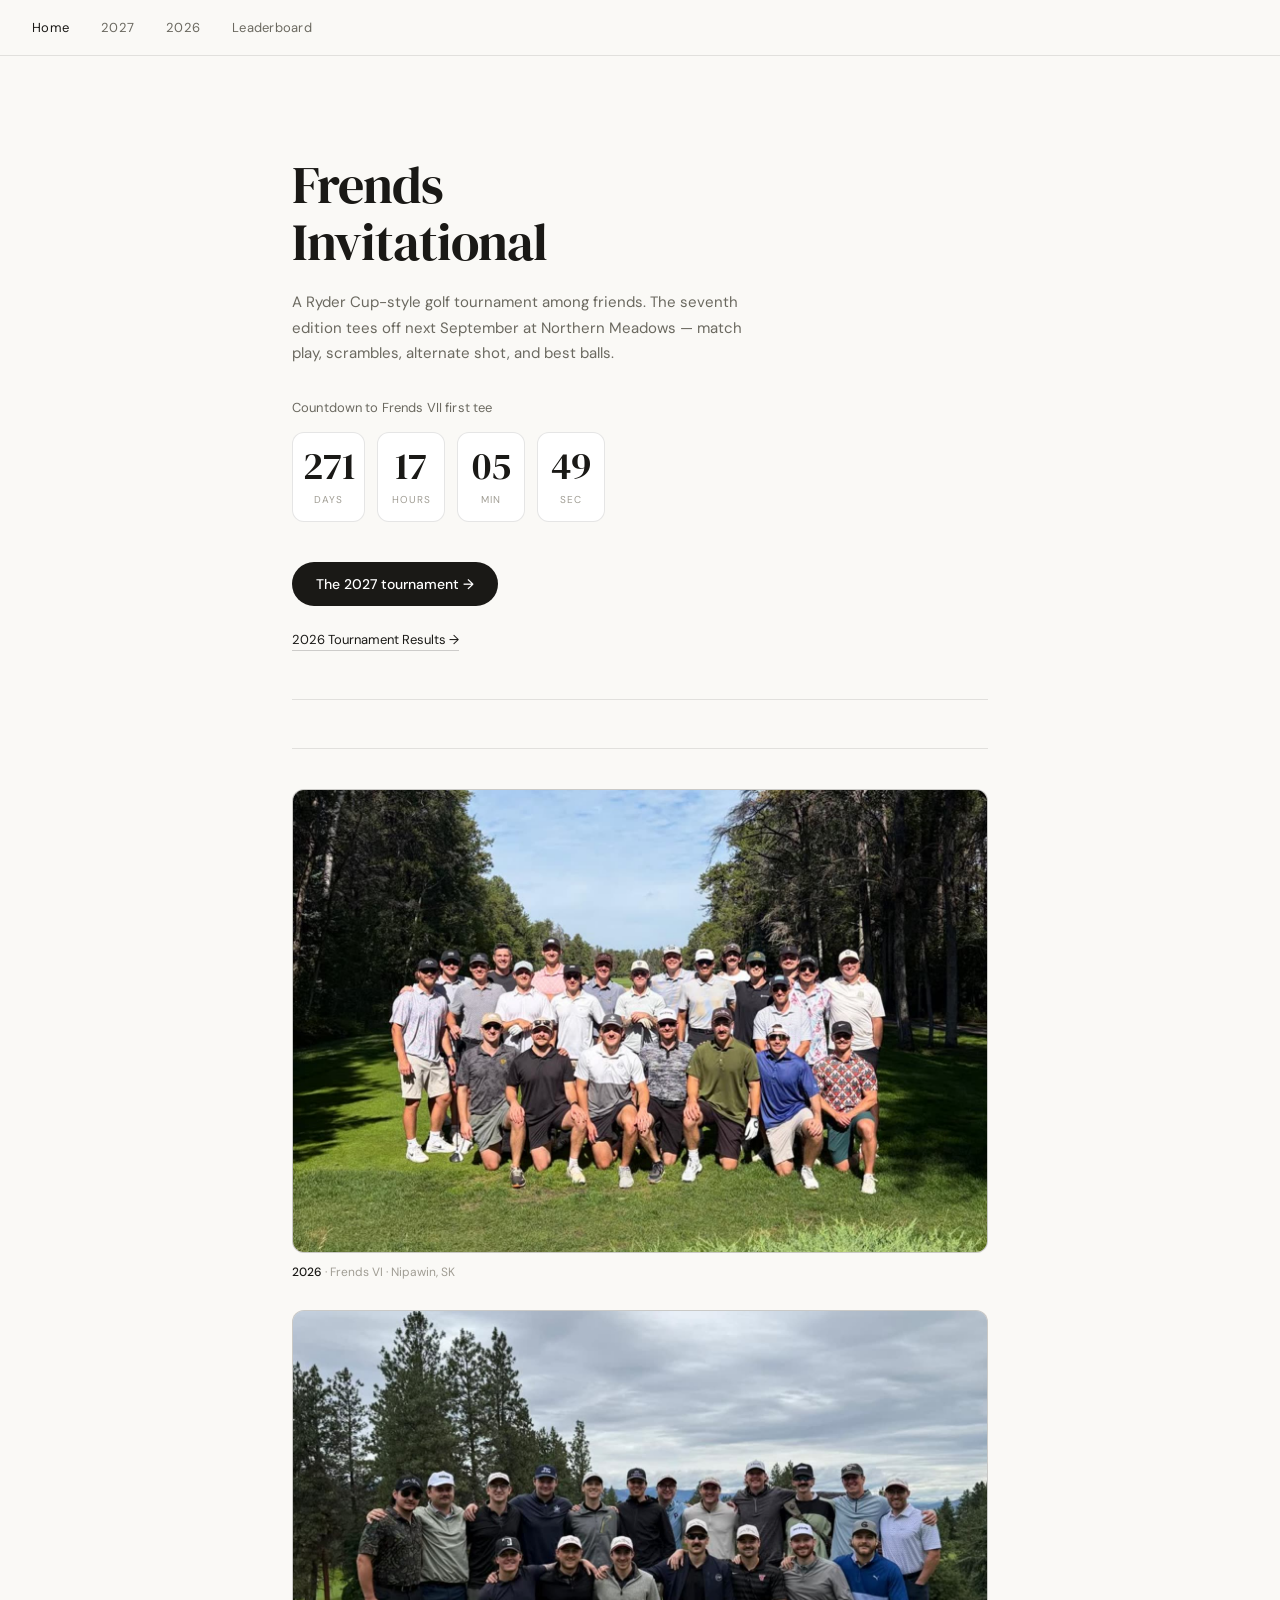
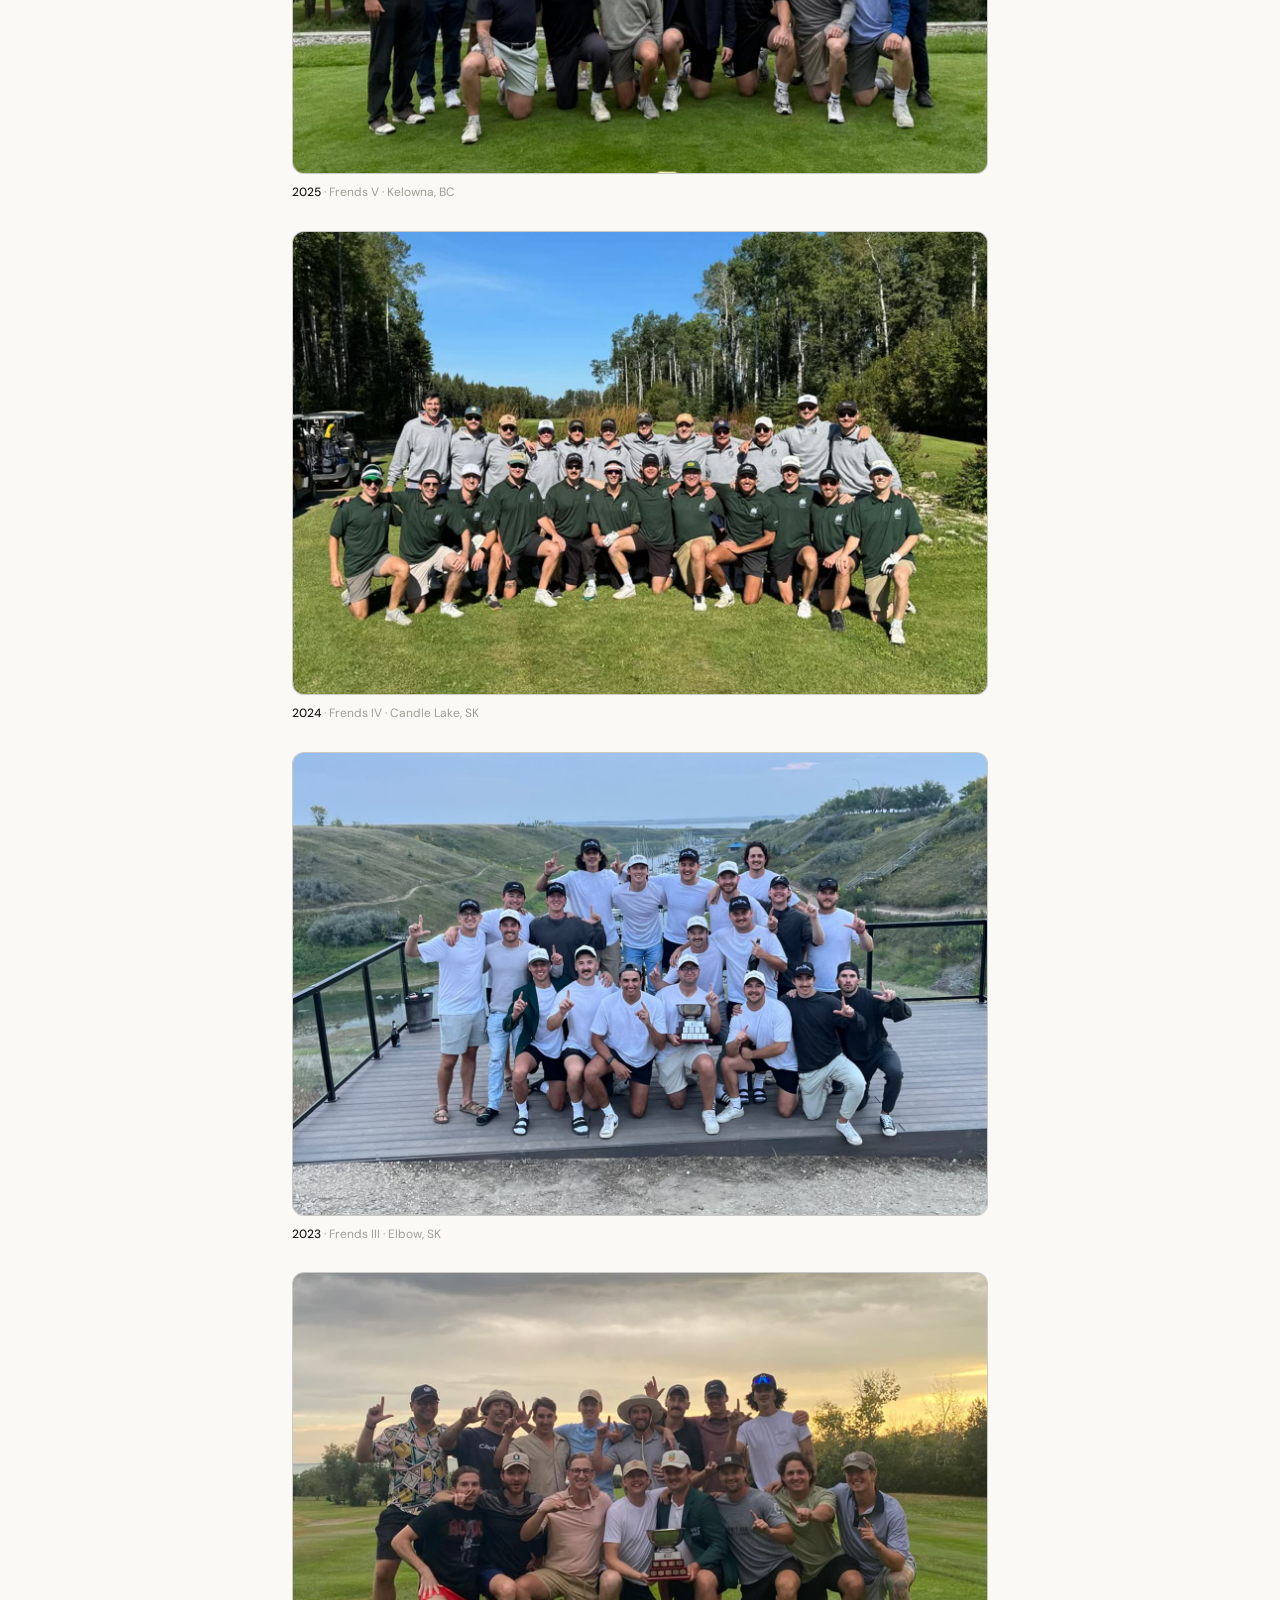
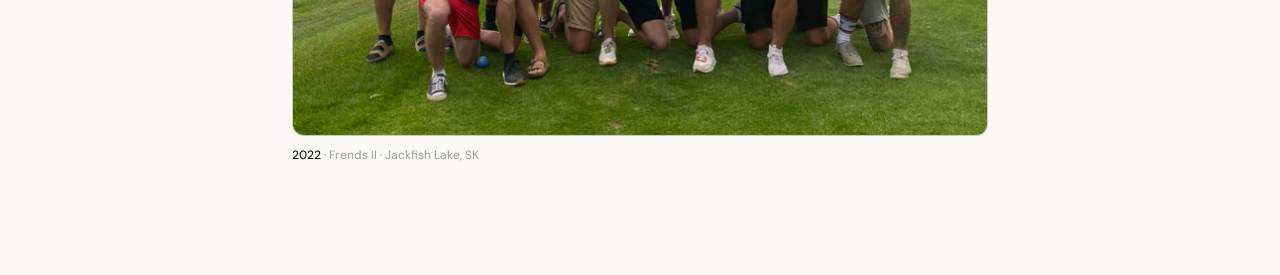
==== commit 9d806aba: "Home page: 2022 crop to y=460, remove the photo click state 2022 moves from y=400 to y=460, your pic" ====
--- a/index.html
+++ b/index.html
@@ -69,22 +69,13 @@
     .gallery-caption { margin-top: 0.65rem; font-size: 12px; color: var(--text-tertiary); }
     .gallery-caption .cap-year { color: var(--text); font-weight: 500; }
     /* One per row, every photo cropped to the same 3:2 frame and filled, so the
-       stack reads as one set. cover zooms in; the lightbox shows the whole frame. */
+       stack reads as one set. */
     .gallery-item img { display: block; width: 100%; height: auto; aspect-ratio: 3 / 2;
                         object-fit: cover; object-position: center;
                         border-radius: var(--radius-lg); border: 0.5px solid var(--border);
-                        background: var(--border); cursor: zoom-in; transition: opacity 0.15s; }
-    .gallery-item img:hover { opacity: 0.88; }
+                        background: var(--border); }
     @media (max-width: 600px) { .gallery { padding-top: 2rem; } .gallery-grid { gap: 1.5rem; } }
 
-    /* Lightbox */
-    #lightbox { position: fixed; inset: 0; z-index: 9998; background: var(--bg);
-                display: none; align-items: center; justify-content: center; padding: 1rem;
-                cursor: zoom-out; }
-    #lightbox.is-open { display: flex; }
-    #lightbox img { max-width: 100%; max-height: 92vh; width: auto; height: auto;
-                    object-fit: contain; border-radius: var(--radius-lg); }
-    body.lb-open { overflow: hidden; }
 
     /* Intro overlay */
     #intro { position: fixed; inset: 0; z-index: 9999; background: var(--bg);
@@ -207,54 +198,30 @@
   </div>
 
   <section class="gallery">
-    <div class="gallery-grid" id="galleryGrid">
-      <figure class="gallery-item">
-        <img src="photos/2026.jpg" alt="Frends VI, 2026, Nipawin, Saskatchewan" loading="lazy" decoding="async" width="1400" height="932" data-full="photos/full/2026.jpg">
+    <div class="gallery-grid">
+      <figure class="gallery-item">
+        <img src="photos/2026.jpg" alt="Frends VI, 2026, Nipawin, Saskatchewan" loading="lazy" decoding="async" width="1400" height="932">
         <figcaption class="gallery-caption"><span class="cap-year">2026</span> &middot; Frends VI &middot; Nipawin, SK</figcaption>
       </figure>
       <figure class="gallery-item">
-        <img src="photos/2025.jpg" alt="Frends V, 2025, Kelowna, British Columbia" loading="lazy" decoding="async" width="1400" height="934" data-full="photos/full/2025.jpg">
+        <img src="photos/2025.jpg" alt="Frends V, 2025, Kelowna, British Columbia" loading="lazy" decoding="async" width="1400" height="934">
         <figcaption class="gallery-caption"><span class="cap-year">2025</span> &middot; Frends V &middot; Kelowna, BC</figcaption>
       </figure>
       <figure class="gallery-item">
-        <img src="photos/2024.jpg" alt="Frends IV, 2024, Candle Lake, Saskatchewan" loading="lazy" decoding="async" width="1400" height="932" data-full="photos/full/2024.jpg">
+        <img src="photos/2024.jpg" alt="Frends IV, 2024, Candle Lake, Saskatchewan" loading="lazy" decoding="async" width="1400" height="932">
         <figcaption class="gallery-caption"><span class="cap-year">2024</span> &middot; Frends IV &middot; Candle Lake, SK</figcaption>
       </figure>
       <figure class="gallery-item">
-        <img src="photos/2023.jpg" alt="Frends III, 2023, Elbow, Saskatchewan" loading="lazy" decoding="async" width="1400" height="932" data-full="photos/full/2023.jpg">
+        <img src="photos/2023.jpg" alt="Frends III, 2023, Elbow, Saskatchewan" loading="lazy" decoding="async" width="1400" height="932">
         <figcaption class="gallery-caption"><span class="cap-year">2023</span> &middot; Frends III &middot; Elbow, SK</figcaption>
       </figure>
       <figure class="gallery-item">
-        <img src="photos/2022.jpg" alt="Frends II, 2022, Jackfish Lake, Saskatchewan" loading="lazy" decoding="async" width="1400" height="934" data-full="photos/full/2022.jpg">
+        <img src="photos/2022.jpg" alt="Frends II, 2022, Jackfish Lake, Saskatchewan" loading="lazy" decoding="async" width="1400" height="934">
         <figcaption class="gallery-caption"><span class="cap-year">2022</span> &middot; Frends II &middot; Jackfish Lake, SK</figcaption>
       </figure>
     </div>
   </section>
 </main>
-
-<div id="lightbox" aria-hidden="true"><img id="lightboxImg" src="" alt=""></div>
-<script>
-(function(){
-  var grid = document.getElementById('galleryGrid'),
-      box  = document.getElementById('lightbox'),
-      img  = document.getElementById('lightboxImg');
-  function open(src, alt){
-    img.src = src; img.alt = alt || '';
-    box.classList.add('is-open'); box.setAttribute('aria-hidden','false');
-    document.body.classList.add('lb-open');
-  }
-  function close(){
-    box.classList.remove('is-open'); box.setAttribute('aria-hidden','true');
-    document.body.classList.remove('lb-open'); img.src = '';
-  }
-  grid.addEventListener('click', function(e){
-    var t = e.target;
-    if (t && t.tagName === 'IMG') open(t.getAttribute('data-full') || t.getAttribute('src'), t.getAttribute('alt'));
-  });
-  box.addEventListener('click', close);
-  document.addEventListener('keydown', function(e){ if (e.key === 'Escape') close(); });
-})();
-</script>
 
 <script>
 function toggleNav(){
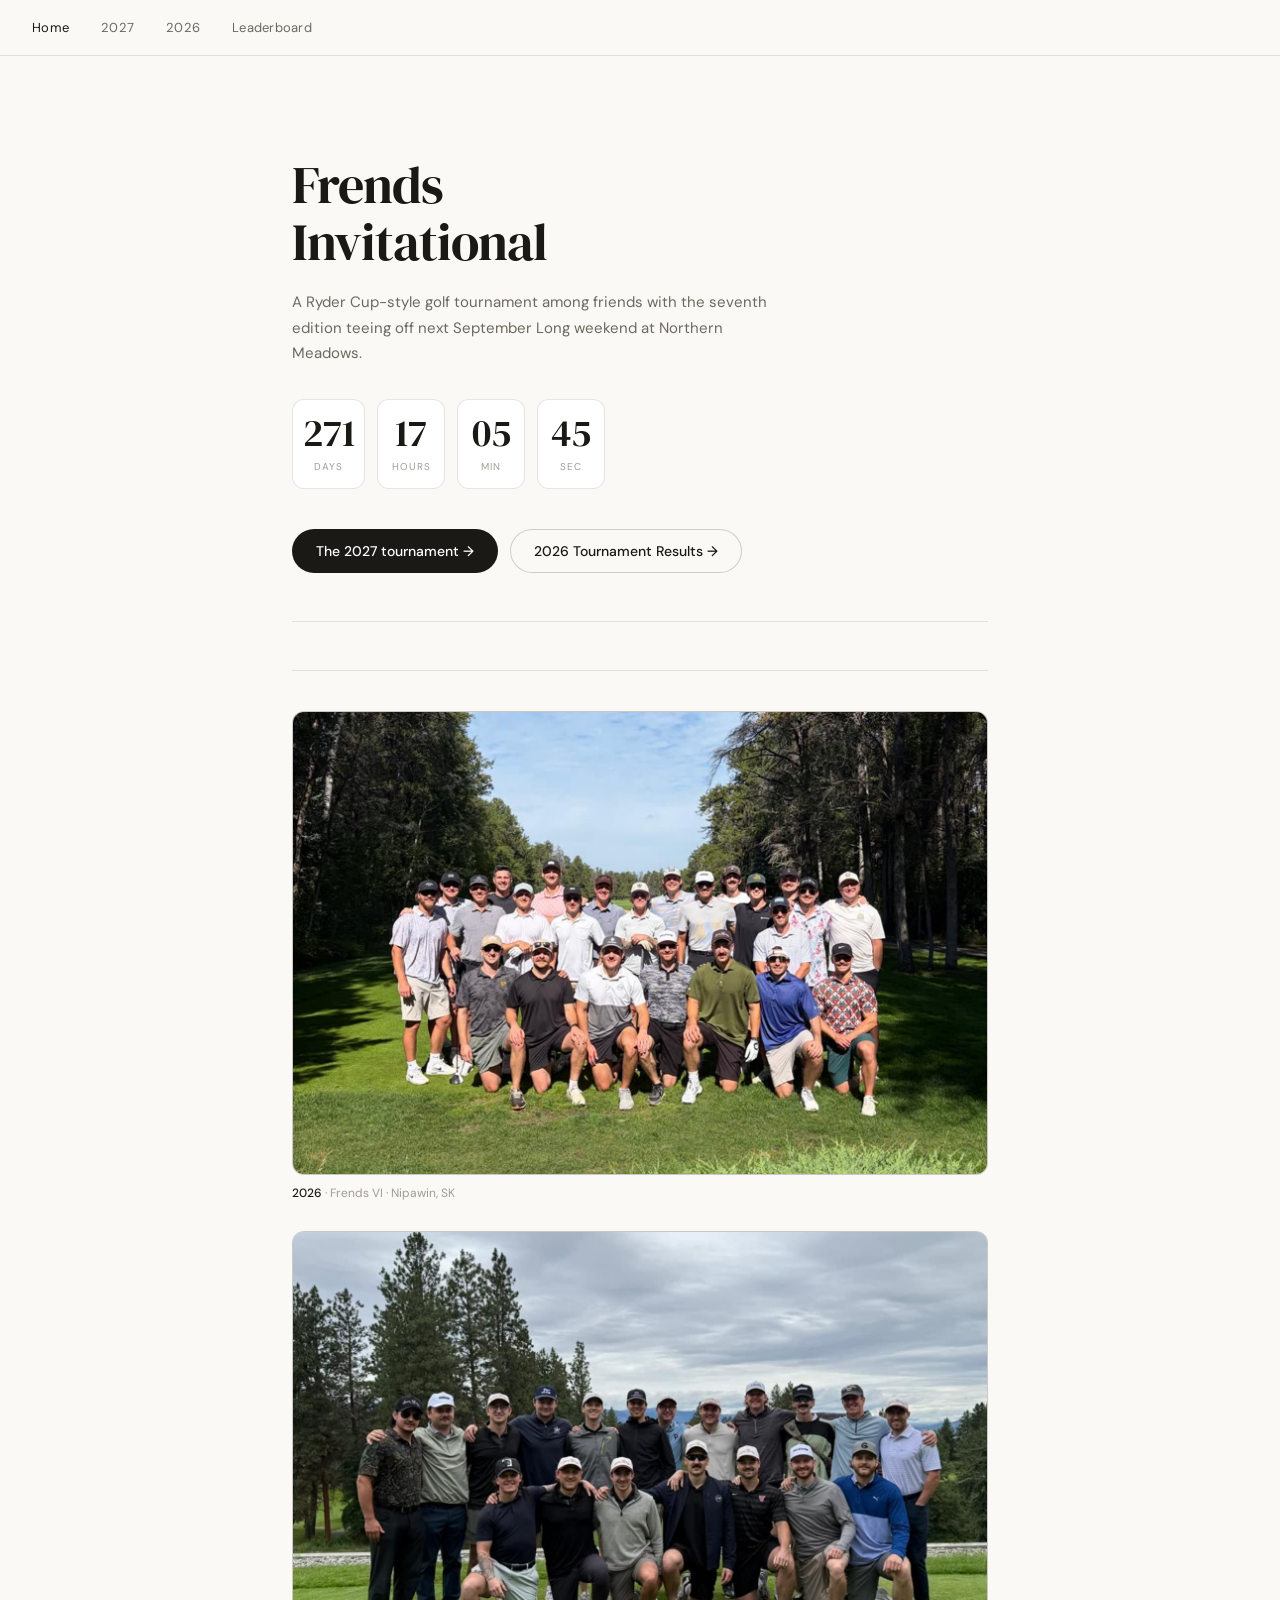
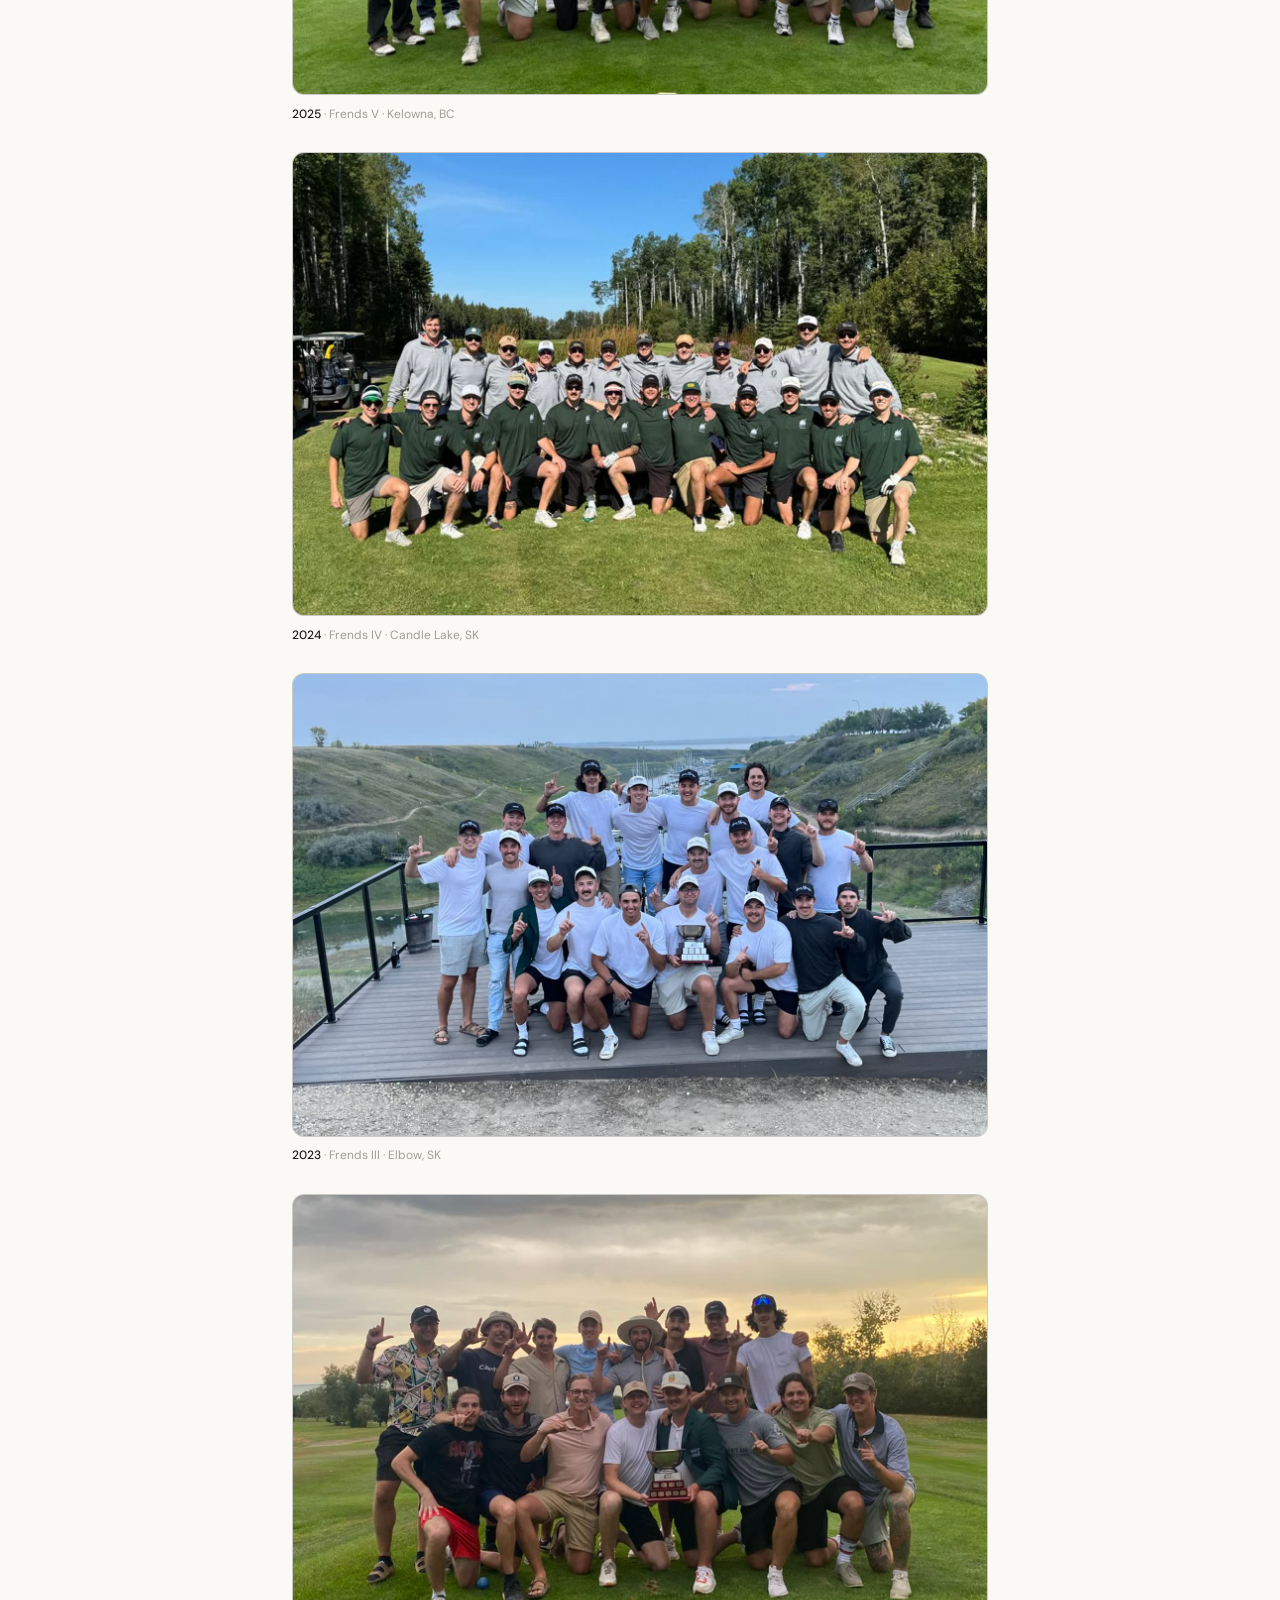
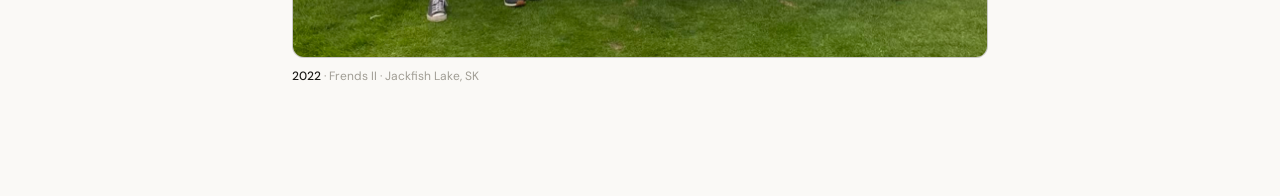
==== commit 273e08e8: "Home page: new description, drop the countdown label, pair the links as pills Description now reads:" ====
--- a/index.html
+++ b/index.html
@@ -35,21 +35,19 @@
       line-height: 1.7;
       margin-bottom: 2rem;
     }
-    .home-link {
-      display: inline-flex;
-      align-items: center;
-      gap: 6px;
-      font-size: 13px;
-      color: var(--text);
-      text-decoration: none;
-      border-bottom: 0.5px solid var(--border-mid);
-      padding-bottom: 2px;
-      transition: border-color 0.15s;
-    }
-    .home-link:hover { border-color: var(--amber); color: var(--amber); }
-    .home-links { display: flex; gap: 2rem; flex-wrap: wrap; }
     .home-cta { display: inline-flex; align-items: center; gap: 8px; background: var(--text); color: #fff; font-size: 14px; font-weight: 500; padding: 13px 24px; border-radius: 99px; text-decoration: none; transition: background 0.15s; }
     .home-cta:hover { background: var(--amber); }
+    /* Same pill geometry, outlined rather than filled, so the pair reads as
+       primary + secondary instead of two competing buttons. */
+    .home-cta-alt { background: transparent; color: var(--text);
+                    box-shadow: inset 0 0 0 1px var(--border-mid); }
+    .home-cta-alt:hover { background: transparent; color: var(--amber);
+                          box-shadow: inset 0 0 0 1px var(--amber); }
+    .home-actions { display: flex; flex-wrap: wrap; gap: 0.75rem; }
+    @media (max-width: 600px) {
+      .home-actions { gap: 0.6rem; }
+      .home-actions .home-cta { flex: 1 1 100%; justify-content: center; }
+    }
 
     .countdown { margin-bottom: 2.5rem; }
     .cd-label { font-size: 13px; letter-spacing: 0.01em; color: var(--text-secondary); margin-bottom: 1rem; }
@@ -181,9 +179,8 @@
 <main class="page">
   <div class="home-hero">
     <div class="home-title">Frends<br>Invitational</div>
-    <div class="home-desc">A Ryder Cup-style golf tournament among friends. The seventh edition tees off next September at Northern Meadows — match play, scrambles, alternate shot, and best balls.</div>
+    <div class="home-desc">A Ryder Cup-style golf tournament among friends with the seventh edition teeing off next September Long weekend at Northern Meadows.</div>
     <div class="countdown">
-      <div class="cd-label" id="cd-label">Countdown to Frends VII first tee</div>
       <div class="cd-grid">
         <div class="cd-unit"><span class="cd-num" id="cd-days">--</span><span class="cd-unit-label">Days</span></div>
         <div class="cd-unit"><span class="cd-num" id="cd-hours">--</span><span class="cd-unit-label">Hours</span></div>
@@ -191,9 +188,9 @@
         <div class="cd-unit"><span class="cd-num" id="cd-secs">--</span><span class="cd-unit-label">Sec</span></div>
       </div>
     </div>
-    <a class="home-cta" href="2027.html">The 2027 tournament →</a>
-    <div class="home-links" style="margin-top: 1.6rem">
-      <a class="home-link" href="2026.html">2026 Tournament Results →</a>
+    <div class="home-actions">
+      <a class="home-cta" href="2027.html">The 2027 tournament →</a>
+      <a class="home-cta home-cta-alt" href="2026.html">2026 Tournament Results →</a>
     </div>
   </div>
 
